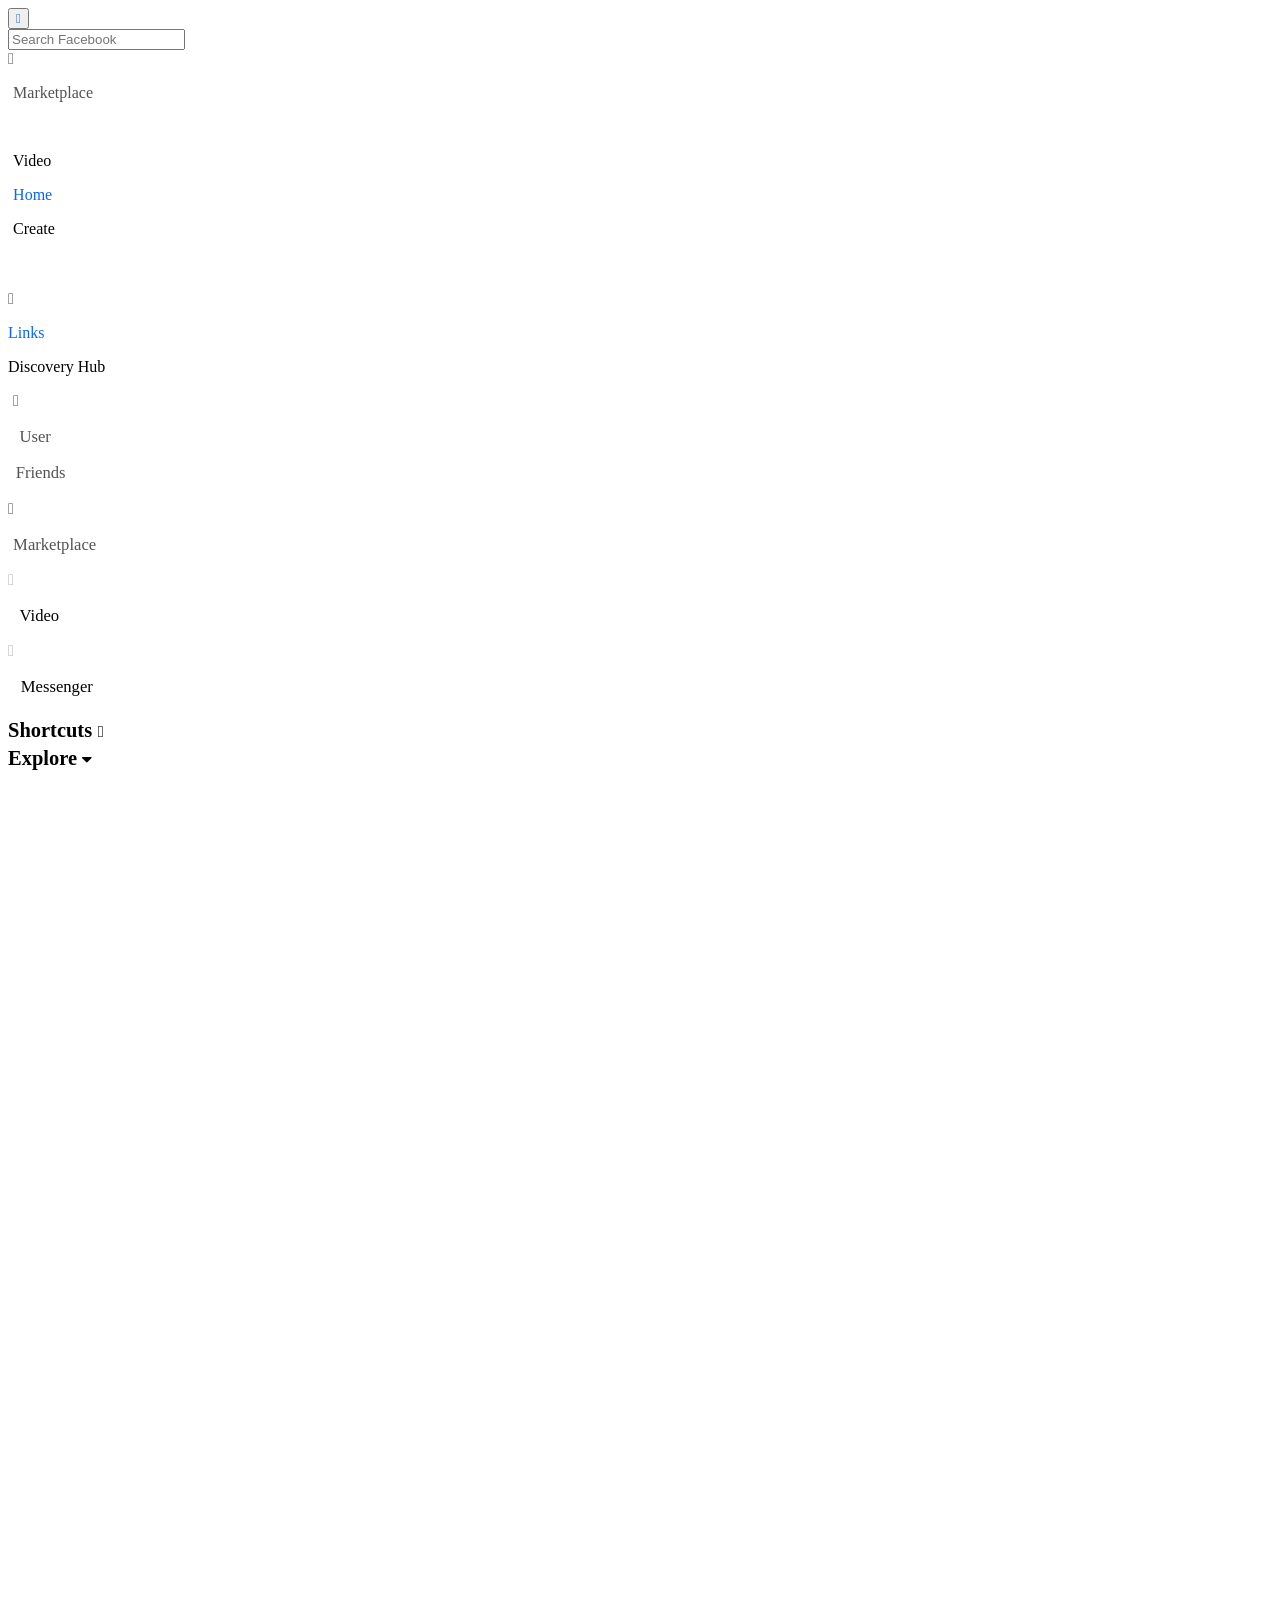
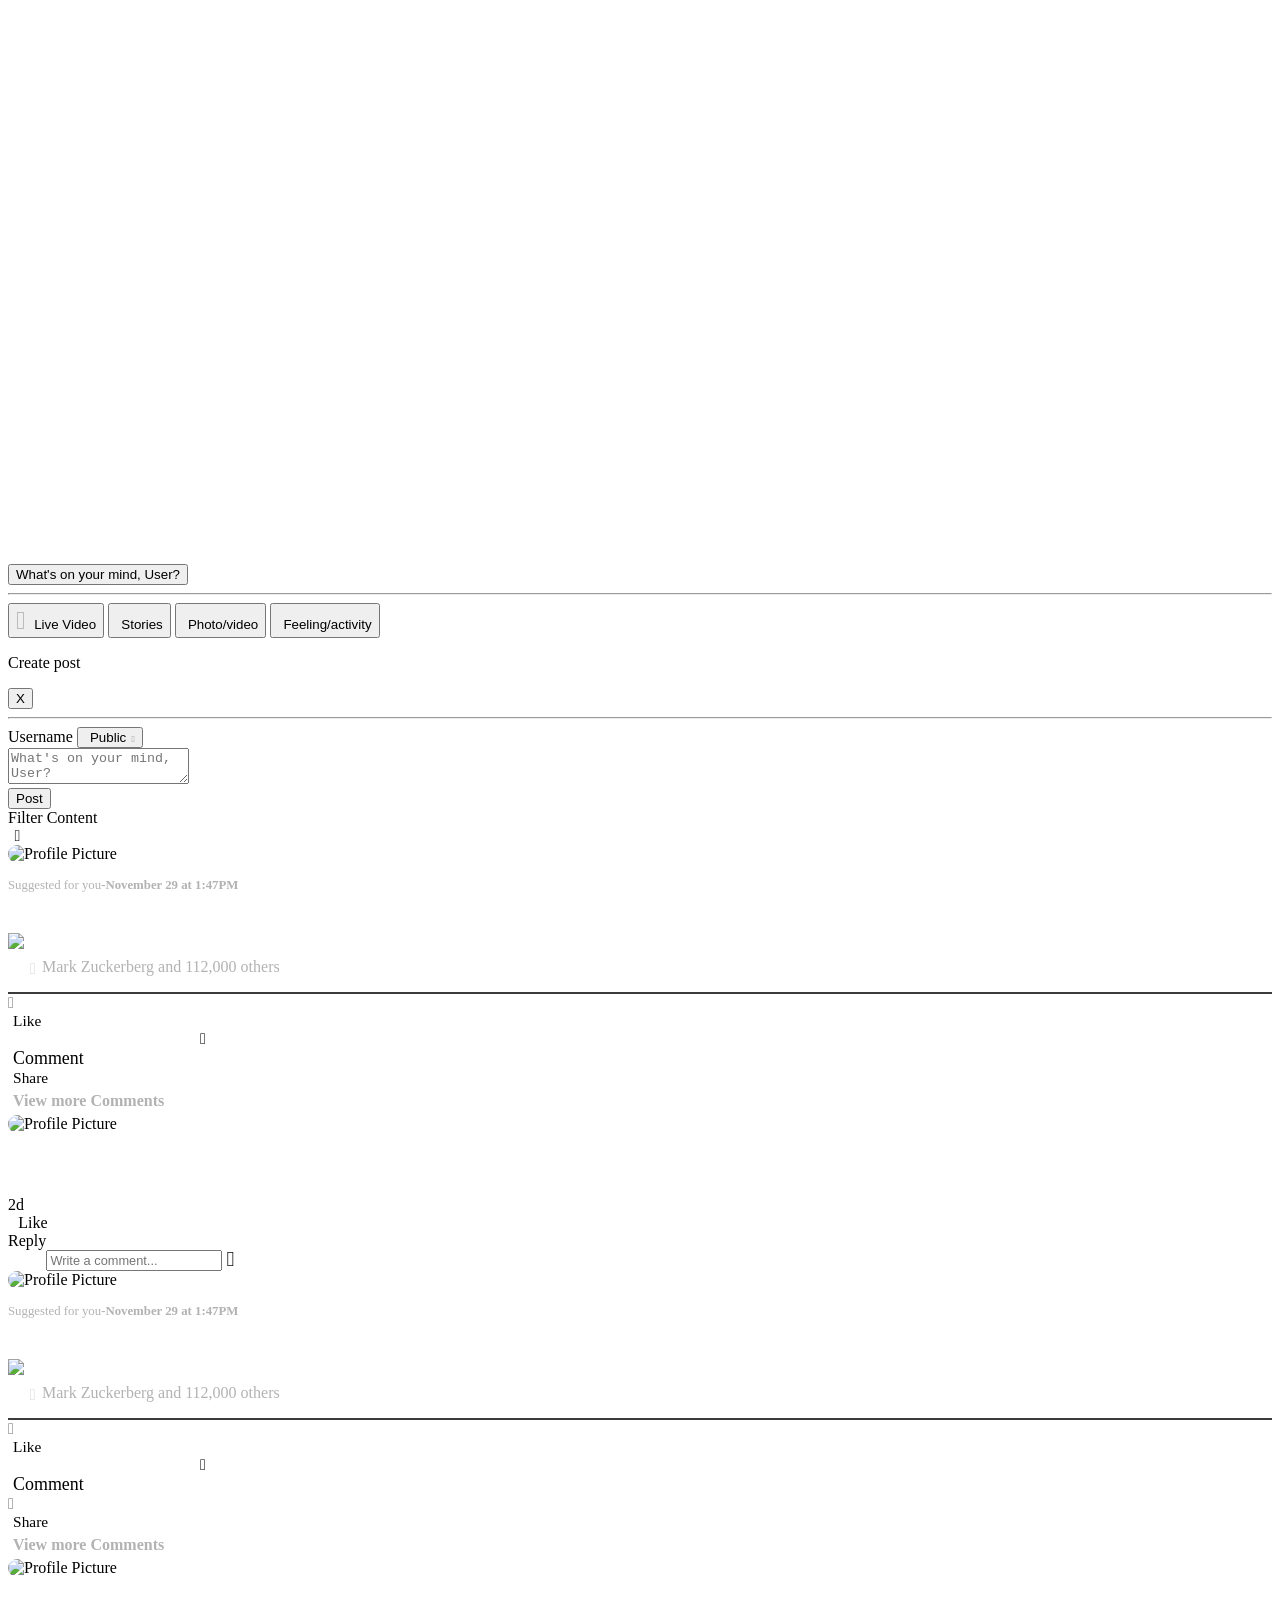
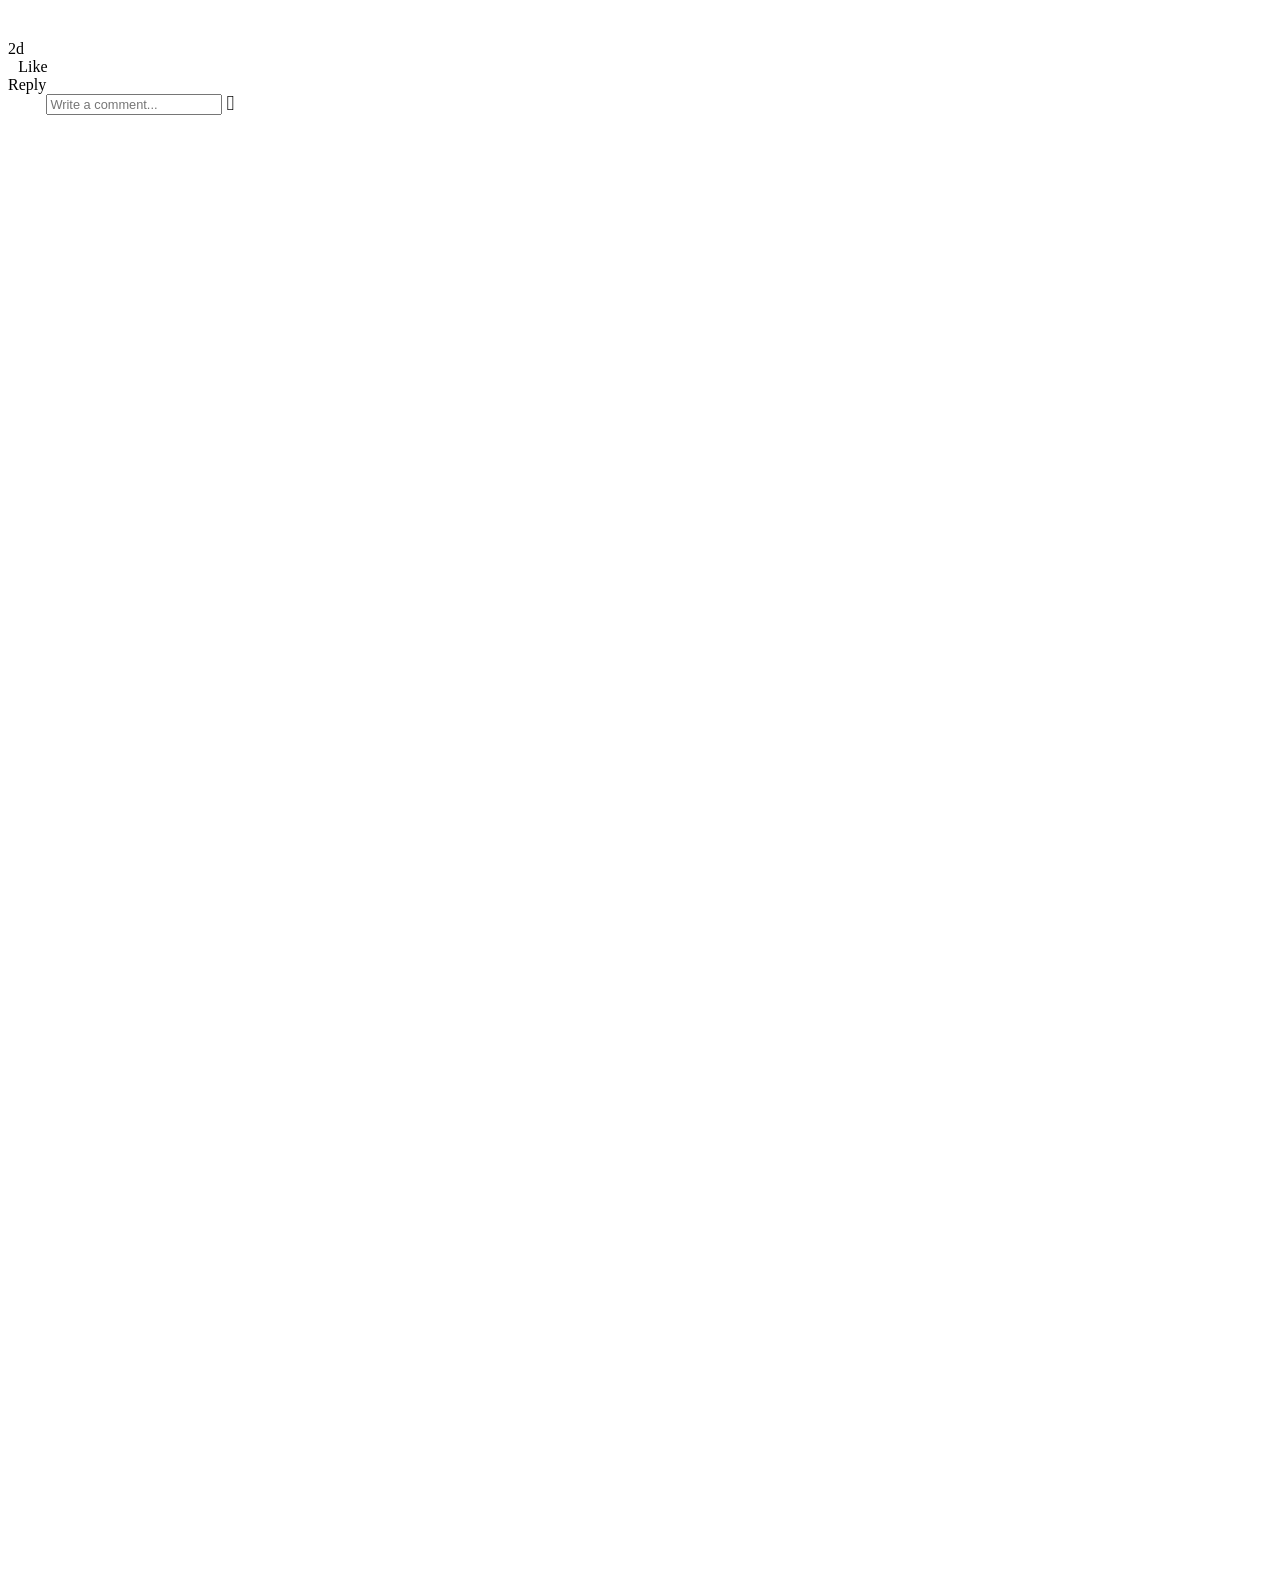
==== index.html @ 85b13d91 "bug fixes" ====
<!DOCTYPE html>
<html>

<head>
    <title>Facebook</title>
    <meta name="viewport" content="width=device-width, initial-scale=1">
    <link rel="stylesheet" type="text/css" href="styles.css">
    <link rel="stylesheet" href="https://use.fontawesome.com/releases/v5.15.4/css/all.css">
    <script src="https://kit.fontawesome.com/e9348bb64a.js" crossorigin="anonymous"></script>
    <link rel="stylesheet" href="https://code.jquery.com/ui/1.12.1/themes/base/jquery-ui.css">
</head>

<body>

    <!--Header v---------------------------------------------------------------------------------------------------->

    <div class="header">
        <div class="left-side">
            <div>
                <button id="facebookLogoButton" onclick="homeClick()">
                    <i class="fa-brands fa-facebook" style="color: #0866ff;"></i>
                </button>
            </div>
            <form class="search-container">
                <input type="text" placeholder="Search Facebook" class="Searchbar">
            </form>
        </div>

        <div class="center-side">
            <div class="center-buttons2">
                <i class="fa-solid fa-store fa-xl" style="color: #525355;"></i>
                <p style="margin-left: 0.4vw; color: #525355;">Marketplace</p>
            </div>

            <div class="vertical-line"></div>

            <div class="center-buttons button-class" onclick="videoClick()">
                <i class="fa-solid fa-video fa-xl" style="color: #ffffff;"></i>
                <p style="margin-left: 0.4vw;">Video</p>
            </div>

            <div class="vertical-line"></div>

            <div class="center-buttons button-class underline" onclick="homeClick()">
                <i class="fa-solid fa-house fa-xl" style="color: #0866FF;"></i>
                <p style="color: #0866FF; margin-left: 0.4vw;">Home</p>
            </div>

            <div class="vertical-line"></div>

            <div class="center-buttons button-class" onclick="showFloatingPanel()">
                <i class="fa-solid fa-circle-plus fa-xl" style="color: #ffffff;"></i>
                <p style="margin-left: 0.4vw;">Create</p>
            </div>
        </div>

        <div class="right-side"> 
            <div class="icon-background button-class" onclick="messengerClick()">
                <i class="fa-brands fa-facebook-messenger fa-2xl" style="color: #ffffff;"></i>
            </div>

            <div class="icon-background button-class" onclick="notificationClick()">
                <i class="fa-solid fa-bell fa-2xl" style="color: #ffffff;"></i>
            </div>

            <div class="icon-background-unclickable">
                <i class="fa-solid fa-user fa-2xl" style="color: #525355;"></i>
            </div>

            <div class="icon-background-unclickable">
                <i class="fa-solid fa-gear fa-2xl " style="color: #525355;"></i>
            </div>
        </div>
    </div>

    <!--Left Side Panel v ----------------------------------------------------------------------------------------------------->

    <div id="side1" class="leftSideBar" style="visibility: visible;">
        <div class="tab-switch fixed-child">
            <div class="tab-buttons button-class underline" onclick="linksClick()">
                <p style="color:#0866FF;">Links</p>
            </div>
            <div class="tab-buttons button-class" onclick="discoveryHubClick()">
                <p>Discovery Hub</p>
            </div>
        </div>

        <div class="link-buttons-unclickable">
            <i class="fa-solid fa-user" style="color: #525355; padding-left: 0.4vw;"></i>
            <p style="font-size: 1.3vw; margin-left: 0.9vw; color: #525355;">User</p>
        </div>

        <div class="link-buttons-unclickable">
            <i class="fa-solid fa-user-group" style="color: #525355"></i>
            <p style="font-size: 1.3vw; margin-left: 0.6vw; color: #525355;">Friends</p>
        </div>

        <div class="link-buttons-unclickable">
            <i class="fa-solid fa-store" style="color: #525355;"></i>
            <p style="font-size: 1.3vw; margin-left: 0.4vw; color: #525355">Marketplace</p>
        </div>

        <div class="link-buttons button-class" onclick="videoClick()">
            <i class="fa-solid fa-video" style="color: #b2b2b2;"></i>
            <p style="font-size: 1.3vw; margin-left: 0.9vw">Video</p>
        </div>

        <div class="link-buttons button-class" onclick="messengerClick()">
            <i class="fa-brands fa-facebook-messenger" style="color: #b2b2b2;"></i>
            <p style="font-size: 1.3vw; margin-left: 1vw;">Messenger</p>
        </div>

        <div style="display: flex; justify-content: left; align-items:center;">
            <p style="margin:0; margin-top: 0.4vw; font-size: 1.6vw; font-weight:bolder;">Shortcuts</p>
            <i id="shortcutArrow" class="fa-solid fa-caret-up fa-rotate-180 button-class rotate-class"
                style="margin-left: 0.4vw; margin-top: 0.5vw; font-size: 1.3vw;" onclick="shortcutsClick()"></i>
        </div>

        <div id="shortcutClickDiv" style="display: flex;justify-content: left;">
        </div>

        <div style="display: flex; justify-content: left; align-items:center ;">
            <p style="margin: 0; margin-top: 0.4vw; font-size: 1.6vw; font-weight: bolder;">Explore</p>
            <i id="exploreArrow" class="fas fa-caret-up fa-rotate-180 button-class rotate-class"
                style="margin-left: 0.4vw; margin-top: 0.5vw; font-size: 1.3vw;" onclick="exploreClick()"></i>
        </div>

        <div id="exploreClickDiv" style="visibility: hidden;">
            <div class="link-buttons-unclickable">
                <i class="fa-solid fa-clock-rotate-left" style="color: #434445;"></i>
                <p style="color: #8e8e8e; font-size: 1.2vw; margin-left: 0.4vw">Memories</p>
            </div>

            <div class="link-buttons-unclickable">
                <i class="fa-solid fa-bookmark" style="color: #434445;"></i>
                <p style="color: #8e8e8e; font-size: 1.2vw; margin-left: 0.6vw;">Saved</p>
            </div>

            <div class="link-buttons-unclickable">
                <i class="fa-solid fa-flag" style="color: #434445;"></i>
                <p style="color: #8e8e8e; font-size: 1.2vw; margin-left: 0.5vw;">Pages</p>
            </div>

            <div class="link-buttons-unclickable">
                <i class="fa-solid fa-calendar-check" style="color: #434445;"></i>
                <p style="color: #8e8e8e; font-size: 1.2vw; margin-left: 0.5vw;">Events</p>
            </div>

            <div class="link-buttons-unclickable">
                <i class="fa-solid fa-chart-line" style="color: #434445;"></i>
                <p style="color: #8e8e8e; font-size: 1.2vw; margin-left:0.4vw;">Ads Manager</p>
            </div>

            <div class="link-buttons-unclickable">
                <i class="fa-solid fa-earth-americas" style="color: #434445;"></i>
                <p style="color: #8e8e8e; font-size: 1.2vw; margin-left:0.4vw;">Climate Science</p>
            </div>

            <div class="link-buttons-unclickable">
                <i class="fa-solid fa-shield-heart" style="color: #434445;"></i>
                <p style="color: #8e8e8e; font-size: 1.2vw; margin-left:0.4vw;">Fundraisers</p>
            </div>

            <div class="link-buttons-unclickable">
                <i class="fa-brands fa-meta" style="color: #434445;"></i>
                <p style="color: #8e8e8e; font-size: 1.2vw; margin-left:0.4vw;">Meta Quest</p>
            </div>

            <div class="link-buttons-unclickable">
                <i class="fa-solid fa-gamepad" style="color: #434445;"></i>
                <p style="color: #8e8e8e; font-size: 1.2vw; margin-left:0.4vw;">Gaming</p>
            </div>

            <div class="link-buttons-unclickable">
            </div>
        </div>
    </div>

    <div id="side2" class="leftSideBar2" style="visibility: hidden;">

        <div id="nonSortable" class="tab-switch fixed-child">
            <div class="tab-buttons button-class" onclick="linksClick()">
                <p>Links</p>
            </div>
            <div class="tab-buttons button-class underline" onclick="discoveryHubClick()">
                <p style="color:#0866FF;">Discovery Hub</p>
            </div>
        </div>
        
        <div id="nonSortable" class="discoveryPanels button-class link-buttons" onclick="editPanelsClick()">
            <i class="fa-solid fa-pen-to-square" style=" margin-left: 0.5vw; color: #ffffff;"></i>
            <p style="color: #FFFFFF; font-size: 1.2vw;  margin-left:0.4vw;">Edit Panels</p>
        </div>

        <div id="friendsOnline" class="discoveryPanels">
            <div class="inner-content">
                <div class="discovery-title">
                    <p style="color: #FFFFFF; font-size: 1.2vw; margin-left: 0.5vw;" id="friendstitle">Friends Online
                    </p>
                    <i id="friendsArrow" class="fas fa-caret-up fa-rotate-180 button-class rotate-class"
                        style="margin-left: 5.5vw; font-size: 1.3vw" onclick="friendsArrowClick()"></i>
                </div>

                <div id="friendsContent" style="display: none;">
                    <div class="friends-online">
                        <div class="friends" style=" margin-bottom: 0.5vw;">
                            <div class="user-status-container" style="margin-right:0.4vw;">
                                <img src="Images\Ratvinder-Grewal.jpg" alt="User Image" class="user-image">
                                <div class="online-indicator"></div>
                            </div>
                            <p style="font-size: 1vw;">Dr. Ratvinder Grewal</p>
                            <i class="button-class fa-brands fa-facebook-messenger"
                                style="margin-left:0.4vw; color: #ffffff; font-size: 1vw;" onclick="messengerClick()"></i>
                        </div>

                        <div class="friends" style=>
                            <div class="user-status-container" style="margin-right:0.4vw;">
                                <img src="Images\Mark-Zuckerberg.jpg" alt="User Image" class="user-image">
                                <div class="online-indicator"></div>
                            </div>
                            <p style="font-size: 1vw;">Mark Zuckerberg</p>
                            <i class="button-class fa-brands fa-facebook-messenger"
                                style="margin-left:0.4vw; color: #ffffff; font-size: 1vw;" onclick="messengerClick()"></i>
                        </div>

                        <div class="friends" style=>
                            <div class="user-status-container" style="margin-right:0.4vw;">
                                <img src="Images\Kalpdrum-Passi.jpg" alt="User Image" class="user-image">
                                <div class="online-indicator"></div>
                            </div>
                            <p style="font-size: 1vw;">Dr. Kalpdrum Passi</p>
                            <i class="button-class fa-brands fa-facebook-messenger"
                                style="margin-left:0.4vw; color: #ffffff; font-size: 1vw;" onclick="messengerClick()"></i>
                        </div>

                        <p style="font-size: 0.75vw; color: #8e8e8e; user-select: none;">Show more</p>
                    </div>
                </div>
            </div>
        </div>

        <div id="events" class="discoveryPanels">
            <div class="inner-content">
                <div class="discovery-title">
                    <p style="color: #FFFFFF; font-size: 1.2vw; margin-left: 0.5vw;" id="eventtitle">Events</p>
                    <i id="eventsArrow" class="fas fa-caret-up fa-rotate-180 button-class rotate-class"
                        style="margin-left: 9.75vw; font-size: 1.3vw" onclick="eventsArrowClick()"></i>
                </div>

                <div id="event-container" style="display: none;">

                    <div class="event" style=" margin-bottom: 0.5vw;">
                        <p style="font-size: 0.75vw; color: #b2b2b2;">3d, 12:00PM - "Family Lunch"</p>
                    </div>

                    <div class="event" style=" margin-bottom: 0.5vw;">
                        <p style="font-size: 0.75vw; color: #b2b2b2;">2w, 4:00PM - "Job Interview"</p>
                    </div>

                    <div class="event" style=" margin-bottom: 0.5vw;">
                        <p style="font-size: 0.75vw; color: #b2b2b2;">4m, 8:00PM - "Cousin baby shower"</p>
                    </div>

                    <div class="event" style=" margin-bottom: 0.5vw;">
                        <p style="font-size: 0.75vw; color: #b2b2b2;">1y, 12:00AM - "New year celebration pa..."</p>
                    </div>

                    <p style="font-size: 0.75vw; color: #8e8e8e; user-select: none;">Show more</p>

                </div>
            </div>
        </div>

        <div id="pages" class="discoveryPanels">
            <div class="inner-content">
                <div class="discovery-title">
                    <p style="color: #FFFFFF; font-size: 1.2vw; margin-left: 0.5vw;" id="pagestitle">Pages</p>
                    <i id="pageArrow" class="fas fa-caret-up fa-rotate-180 button-class rotate-class"
                        style="margin-left: 10.1vw; font-size: 1.3vw" onclick="pageArrowClick()"></i>
                </div>

                <div id="page-container" style="display: none;">
                    <div class="friends">
                        <img src="Images\laurentian-university.jpg" alt="User Image" class="user-image"
                            style="margin-right:0.4vw;">
                        <div class="page-text">
                            <p>Laurentian University</p>
                            <p style="color: #b2b2b2; font-size: 0.5vw;">Members: 201k</p>
                        </div>
                    </div>

                    <div class="friends">
                        <img src="Images\Facebook Ui Haters.jpg" alt="User Image" class="user-image"
                            style="margin-right:0.4vw;">
                        <div class="page-text">
                            <p>Facebook UI Haters</p>
                            <p style="color: #b2b2b2; font-size: 0.5vw;">Members: 89m</p>
                        </div>

                        <i class="fa-solid fa-circle-check fa-sm" style="margin-left:0.4vw;"></i>
                    </div>

                    <div class="friends">
                        <img src="Images\Slay-Queen.jpg" alt="User Image" class="user-image"
                            style="margin-right:0.4vw;">
                        <div class="page-text">
                            <p>Slay Queen's Fan Page</p>
                            <p style="color: #b2b2b2; font-size: 0.5vw;">Members: 49k</p>
                        </div>
                    </div>
                    <p style="font-size: 0.75vw; color: #8e8e8e; user-select: none;">Show more</p>
                </div>
            </div>
        </div>

        <div id="birthdays" class="discoveryPanels">
            <div class="inner-content">
                <div class="discovery-title">
                    <p style="color: #FFFFFF; font-size: 1.2vw; margin-left: 0.5vw;" id="bdaytitle">Birthdays</p>
                    <i id="birthdayArrow" class="fas fa-caret-up fa-rotate-180 button-class rotate-class"
                        style="margin-left: 8.4vw; font-size: 1.3vw" onclick="birthdayArrowClick()"></i>
                </div>

                <div id="bday-container" class="inner-content" style="display: none;">

                    <p style="margin-bottom: 0.4vw !important; margin-top: 0 !important;">Tomorrow</p>

                    <div class="friends" style="margin-bottom: 0.4vw !important;">
                        <img src="Images\mandel-howie-medium.webp" alt="User Image" class="user-image"
                            style="margin-top: 0 !important; margin-right:0.4vw;">
                        <p>Howie Mandel</p>
                        <p style="color: #b2b2b2; font-size: 0.75vw; margin-left: 0.4vw;">68</p>
                    </div>

                    <div class="friends" style=>
                        <img src="Images\boseman-chadwick-image.jpg" alt="User Image" class="user-image"
                            style="margin-right:0.4vw;">
                        <p>Chadwick Boseman</p>
                        <p style="color: #b2b2b2; font-size: 0.75vw; margin-left: 0.4vw;">47</p>
                    </div>


                    <p style="margin-bottom: 0.4vw !important; margin-top: 0 !important;">Dec 2nd</p>

                    <div class="friends" style="margin-bottom: 0.4vw !important;">
                        <img src="Images\puth-charlie-medium.webp" alt="User Image" class="user-image"
                            style="margin-right:0.4vw;">
                        <p>Charlie Puth</p>
                        <p style="color: #b2b2b2; font-size: 0.75vw; margin-left: 0.4vw;">32</p>
                    </div>

                    <div class="friends">
                        <img src="Images\spears-britney-medium.jpg" alt="User Image" class="user-image"
                            style="margin-right:0.4vw;">
                        <p>Britney Spears</p>
                        <p style="color: #b2b2b2; font-size: 0.75vw; margin-left: 0.4vw;">42</p>
                    </div>


                    <p style="font-size: 0.75vw; color: #8e8e8e; user-select: none;">Show more</p>

                </div>

            </div>
        </div>

        <div id="groupConversations" class="discoveryPanels">
            <div class="inner-content">
                <div class="discovery-title">
                    <p style="color: #FFFFFF; white-space: nowrap; font-size: 1.2vw; margin-left:0.4vw;" id = "groupTitle">Group
                        Conversations</p>
                    <i id="groupArrow" class="fas fa-caret-up fa-rotate-180 button-class rotate-class"
                        style="margin-left: 2.3vw; font-size: 1.3vw;" onclick="groupArrowClick()"></i>
                </div>
                <div  id = "group-container" style="display: none;">
                    <div class="friends-online">
                        <div class="friends" style=" margin-bottom: 0.5vw;">
                                <img src="Images\group c.png" alt="User Image" class="user-image" style="margin-right: 0.4vw !important;">
                                <div class="page-text">
                                    <p>Group C</p>
                                    <p style="color: #b2b2b2; font-size: 0.5vw; font-weight: bold;">Dylan: Ok sounds good.</p>
                                </div>
                            <i class="button-class fa-brands fa-facebook-messenger"
                                style="margin-left:0.4vw; color: #ffffff;" onclick="messengerClick()"></i>
                        </div>

                        <div class="friends" style=>
                                <img src="Images\pizza.jpg" alt="User Image" class="user-image" style="margin-right: 0.4vw !important;">
                                <div class="page-text">
                                    <p>The BOYS</p>
                                    <p style="color: #b2b2b2; font-size: 0.5vw; font-weight: bold;">Aidan: Ok at 5 then. - 10m</p>
                                </div>
                            <i class="button-class fa-brands fa-facebook-messenger"
                                style="margin-left:0.4vw; color: #ffffff;" onclick="messengerClick()"></i>
                        </div>

                        <div class="friends" style=>
                                <img src="Images\THEGIRLS.jpg" alt="User Image" class="user-image" style="margin-right: 0.4vw !important;">
                                <div class="page-text">
                                    <p>The Girls</p>
                                    <p style="color: #b2b2b2; font-size: 0.5vw; font-weight: bold;">Lily: yes lmfao - 1d</p>
                                </div>
                            <i class="button-class fa-brands fa-facebook-messenger"
                                style="margin-left:0.4vw; color: #ffffff;" onclick="messengerClick()"></i>
                        </div>

                        <p style="font-size: 0.75vw; color: #8e8e8e; user-select: none;">Show more</p>
                    </div>
                </div>
            </div>
        </div>
    </div>

    <div id="overlay" class="overlay" style="visibility: hidden;">
        <div id="sortable" class="overlay-content">
            <div id="nonSortable" class="panel-top">
                <div class="x-background button-class" style="margin-left:0.4vw; margin-right: 2.14vw;"
                    onclick="xPanelClick()">
                    <i class="fa-solid fa-xmark fa-xl" style="color: #ffffff;"></i>
                </div>
                <p style="margin: 0; font-weight: 500; color:white; font-size: 1.2vw;">Panel Editor</p>
            </div>

            <div id="friendsOnline" class="drag-panels">
                <label>
                    <input type="checkbox" checked>
                    <p style="margin-left:0.4vw; user-select: none;">Friends Online</p>
                </label>
                <i class="fa-solid fa-grip-vertical button-class"
                    style="font-size: 1.2vw; color: white; margin-left: 6vw;"></i>
            </div>

            <div id="events" class="drag-panels">
                <label>
                    <input type="checkbox" checked>
                    <p style="margin-left:0.4vw; user-select: none;">Events</p>
                </label>
                <i class="fa-solid fa-grip-vertical button-class"
                    style="font-size: 1.2vw; color: white; margin-left: 9.6vw;"></i>
            </div>

            <div id="pages" class="drag-panels">
                <label>
                    <input type="checkbox" checked>
                    <p style="margin-left:0.4vw; user-select: none;">Pages</p>
                </label>
                <i class="fa-solid fa-grip-vertical button-class"
                    style="font-size: 1.2vw; color: white; margin-left: 9.9vw;"></i>
            </div>

            <div id="birthdays" class="drag-panels">
                <label>
                    <input type="checkbox" checked>
                    <p style="margin-left:0.4vw; user-select: none;">Birthdays</p>
                </label>
                <i class="fa-solid fa-grip-vertical button-class"
                    style="font-size: 1.2vw; color: white; margin-left: 8.3vw;"></i>
            </div>

            <div id="groupConversations" class="drag-panels">
                <label>
                    <input type="checkbox" checked>
                    <p style="margin-left:0.4vw; user-select: none;">Group Conversations</p>
                </label>
                <i class="fa-solid fa-grip-vertical button-class"
                    style="font-size: 1.2vw; color: white; margin-left: 3.1vw;"></i>
            </div>
        </div>
    </div>

    <!----Main feed --->

    <div class="content-area" id="mainContent">

        <!----------------------------------------CREATE POST STUFF (NEEDS TO BE FIXED)---------------------------------------->
            <div class="create-post">
                <i id="profile-picture" class=" button-class fa-solid fa-circle-user"></i>
                <div class="create-post-content">
                    <button id="postContent" class="text-area-button" onclick="showFloatingPanel()"
                        placeholder="What's on your mind, User?" aria-label="Write a post">What's on your mind,
                        User?</button>
                </div>
                <hr class="create-post-hr">

                <div class="buttons-container">
                    <button onclick="showFloatingPanel()">
                        <i class="fa-solid fa-video" style="color: #b2b3b4; font-size: 2vw;"></i>
                        <span style="margin-left: 0.4vw; margin-top: -1.6vw">Live Video</span>
                    </button>

                    <button onclick="showFloatingPanel()">
                        <i class="fa-solid fa-circle-play" style="color: #b2b3b4; font-size: 2vw;"></i>
                        <span style="margin-left: 0.4vw;">Stories</span>
                    </button>

                    <input type="file" id="fileInput" accept="image/*, video/*" style="display: none;">
                    <button onclick="showFloatingPanel()">
                        <i class="fa-solid fa-photo-film" style="color: #b2b3b4; font-size: 2vw;"></i>
                        <span style="margin-left: 0.4vw;">Photo/video</span>
                    </button>

                    <button onclick="showFloatingPanel()">
                        <i class="fa-regular fa-face-smile" style="color: #b2b3b4; font-size: 2vw;"></i>
                        <span style="margin-left: 0.4vw;">Feeling/activity</span>
                    </button>
                </div>
            </div>

            <!-- Floating Create Post Panel -->
            <div class="floating-panel" id="floatingPanel">
                <div class="create-post-panel">
                    <div class="panel-header">
                        <p class="create-post-header">Create post</p>
                        <button onclick="hideFloatingPanel()" class="close-button button-class">X</button>
                    </div>
                    <hr class="line-divider">
                    <div class="content">
                        <div class="main-page">
                            <i id="profile-picture" class="button-class fa-solid fa-circle-user"></i>
                            <div class="user-info">
                                <span class="username">Username</span>
                                <button class="dropdown-btn">
                                    <i class="fa-solid fa-earth-americas"
                                        style="color: #8e8e8e; font-size: 0.5vw; padding-right:0.4vw;"></i>Public<i
                                        class="fa-solid fa-play fa-rotate-90 fa-2xs"
                                        style="margin-left:0.4vw; font-size: xx-small; color: #8e8e8e;"></i>
                                </button>
                            </div>
                            <textarea id="user-text" class="post-text"
                                placeholder="What's on your mind, User?"></textarea>
                            <div class="actions">
                                <button onclick="hideFloatingPanel()" class="button-class post-btn">Post</button>
                            </div>
                        </div>
                    </div>
                </div>
            </div>
            <div class="dim-overlay"></div>

<!----------------------------------------CREATE POST STUFF (NEEDS TO BE FIXED)---------------------------------------->

            <div class = "filter-content" onclick="filterContent()">
                <p style="margin: 0; padding: 0;">Filter Content</p>
                <i class="fa-solid fa-filter" style="margin-left: 0.5vw; margin-top: 0.2vw;"></i>
            </div>

            <div class = "feedpost" id = "reference">
                <div class = "post-information">
                    <img src="Images\group c.png" alt="Profile Picture" style="width: 2.6vw; height: 2.6vw; border-radius: 5vw;">
                    <div class = "feedpost-name" style="font-size: 1vw;">
                        <p style="margin: 0;color: #FFFFFF; font-weight: bold;">Group C</p>
                        <div style="display: flex; flex-direction: row;">
                            <p style="margin: 0;color: #B2B2B2 ; ">Suggested for you</p>   
                            <p style="color: #B2B2B2; margin: 0; font-weight: bold;">-November 29 at 1:47PM</p>
                        </div>
                    </div>
                </div>
                <p style="padding-left:0.4vw; margin-top: 1%; color: #FFFFFF; font-weight:400 !important; font-size:1vw;"> 
                    Nah, cause tell me why we had to code an entire social media interface in a week ;-; #relatable 
                </p>
                <div class = "post-image button-class">
                    <img src="Images\test.png" onclick="fullscreenPost()">
                </div>
                <div style="display: flex; flex-direction: row; border-bottom: 2px solid #3A3B3C;">
                    <div style="margin: 0.5vw; display: flex; flex-direction: column; padding-bottom: 0.4vw;">
                        <i class="fa-solid fa-thumbs-up fa-xl" style="color: #d7d7d7; margin-left: 1.2vw; margin-bottom: 0.2vw;"></i>
                        <i class="fa-solid fa-face-grin-squint-tears fa-xl" style="color: #ded250;"></i>
                    </div>
                    <p style="margin: 0; margin-top: 0.4vw; color: #B2B2B2;">Mark Zuckerberg and 112,000 others</p>
                </div>
                <div class = "like-comment-share-feed">
                    <i class="fa-regular fa-thumbs-up" style="color: #727274;"></i>
                    <p style="margin: 0; margin-left:0.4vw; font-size: 1.2vw;">Like</p>

                    <i class="fa-regular fa-comment" style="margin-left: 15vw;"></i>
                    <p style="margin: 0; margin-left:0.4vw; font-size: 1.4vw; margin-right: 15vw;">Comment</p>

                    <i class="fa-regular fa-share-from-square" style="color: #727274;"></i>
                    <p style="margin: 0; margin-left:0.4vw; font-size: 1.2vw;">Share</p>
                </div>

                <div class = "comments">
                    <p style="margin:0.4vw; font-weight: bold !important; color: #B2B2B2; user-select: none;">View more Comments</p>
                    <div>
                        <div class = "comment"> 
                            <img src="Images\Buddha.jpg" alt="Profile Picture" style="width: 2.6vw; height: 2.6vw; border-radius: 5vw;">
                            <div class = "comment-block">
                                <p style="margin: 0; margin-top: 0.3vw; margin-left: 0.6vw; color: #FFFFFF; font-weight: 500;" >The Buddha Himself</p>
                                <p style="margin: 0; margin-top: 0.3vw; margin-left: 0.6vw; color: #FFFFFF; margin-top: 0.4vw;">I totally get it! Coding a social media interface 
                                    in a week is no joke. The struggle is real! It's incredible how we manage to bring together design, functionality, and user 
                                    experience in such a short timeframe. Hope you manage to pass despite putting in over 200 hours in the project!</p>
                            </div>
                        </div>
                        <div class = "comment-information">
                            <p style="margin: 0; font-weight: 300;">2d</p>
                            <p style="margin: 0; margin-right: 0.8vw; margin-left: 0.8vw; font-weight: 500;">Like</p>
                            <p style="margin: 0; font-weight: 500;">Reply</p>
                        </div>
                    </div>

                    <div id = "locater" class = "user-comment">
                        <i id = "seperate-profile-picture" class="button-class fa-solid fa-circle-user"></i>
                        <div class = "user-comment-block"> 
                            <input id = "comment" type="text" placeholder="Write a comment..." class="user-comment-input"
                            style="margin-left: 3vw; font-size: 1vw !important;">
                            <i id = "send-arrow" class="fa-solid fa-play fa-lg button-class" onclick="sendComment(event)"></i>
                        </div>
                    </div>

                </div>
            </div>

            <div class = "feedpost" id = "reference">
                <div class = "post-information">
                    <img src="Images\group c.png" alt="Profile Picture" style="width: 2.6vw; height: 2.6vw; border-radius: 5vw;">
                    <div class = "feedpost-name" style="font-size: 1vw;">
                        <p style="margin: 0;color: #FFFFFF; font-weight: bold;">Group C</p>
                        <div style="display: flex; flex-direction: row;">
                            <p style="margin: 0;color: #B2B2B2 ; ">Suggested for you</p>   
                            <p style="color: #B2B2B2; margin: 0; font-weight: bold;">-November 29 at 1:47PM</p>
                        </div>
                    </div>
                </div>
                <p style="padding-left:0.4vw; margin-top: 1%; color: #FFFFFF; font-weight:400 !important; font-size:1vw;"> 
                    Nah, cause tell me why we had to code an entire social media interface in a week ;-; #relatable 
                </p>
                <div class = "post-image button-class">
                    <img src="Images\test.png" onclick="fullscreenPost()">
                </div>
                <div style="display: flex; flex-direction: row; border-bottom: 2px solid #3A3B3C;">
                    <div style="margin: 0.5vw; display: flex; flex-direction: column; padding-bottom: 0.4vw;">
                        <i class="fa-solid fa-thumbs-up fa-xl" style="color: #d7d7d7; margin-left: 1.2vw; margin-bottom: 0.2vw;"></i>
                        <i class="fa-solid fa-face-grin-squint-tears fa-xl" style="color: #ded250;"></i>
                    </div>
                    <p style="margin: 0; margin-top: 0.4vw; color: #B2B2B2;">Mark Zuckerberg and 112,000 others</p>
                </div>
                <div class = "like-comment-share-feed">
                    <i class="fa-regular fa-thumbs-up fa-xl" style="color: #727274;"></i>
                    <p style="margin: 0; margin-left:0.4vw; font-size: 1.2vw;">Like</p>

                    <i class="fa-regular fa-comment fa-2xl" style="margin-left: 15vw;"></i>
                    <p style="margin: 0; margin-left:0.4vw; font-size: 1.4vw; margin-right: 15vw;">Comment</p>

                    <i class="fa-regular fa-thumbs-up fa-xl" style="color: #727274;"></i>
                    <p style="margin: 0; margin-left:0.4vw; font-size: 1.2vw;">Share</p>
                </div>

                <div class = "comments">
                    <p style="margin:0.4vw; font-weight: bold !important; color: #B2B2B2; user-select: none;">View more Comments</p>
                    <div>
                        <div class = "comment"> 
                            <img src="Images\Buddha.jpg" alt="Profile Picture" style="width: 2.6vw; height: 2.6vw; border-radius: 5vw;">
                            <div class = "comment-block">
                                <p style="margin: 0; margin-top: 0.3vw; margin-left: 0.6vw; color: #FFFFFF; font-weight: 500;" >The Buddha Himself</p>
                                <p style="margin: 0; margin-top: 0.3vw; margin-left: 0.6vw; color: #FFFFFF; margin-top: 0.4vw;">I totally get it! Coding a social media interface 
                                    in a week is no joke. The struggle is real! It's incredible how we manage to bring together design, functionality, and user 
                                    experience in such a short timeframe. Hope you manage to pass despite putting in over 200 hours in the project!</p>
                            </div>
                        </div>
                        <div class = "comment-information">
                            <p style="margin: 0; font-weight: 300;">2d</p>
                            <p style="margin: 0; margin-right: 0.8vw; margin-left: 0.8vw; font-weight: 500;">Like</p>
                            <p style="margin: 0; font-weight: 500;">Reply</p>
                        </div>
                    </div>

                    <div id = "locater" class = "user-comment">
                        <i id="seperate-profile-picture" class=" button-class fa-solid fa-circle-user"></i>
                        <div class = "user-comment-block"> 
                            <input id = "comment" type="text" placeholder="Write a comment..." class="user-comment-input"
                            style="margin-left: 3vw; font-size: 1vw !important;">
                            <i id = "send-arrow" class="fa-solid fa-play fa-lg button-class" onclick="sendComment(event)"></i>
                        </div>
                    </div>
                </div>
            </div>

            <!--OVERLAY STUFF------------------------------------------------------------------------------------------->

            <div id="overlayNotif" class="overlay" style="visibility: hidden;">
                <div class = "notifPanel">
                    <div class = "messenger-title">
                        <div style="display: flex; flex-direction: row; align-items:start ; justify-content: left;">
                            <div class="x-background button-class" style="left: 0; margin-left: 0.5vw; margin-top: 0.5vw; margin-right: 1vw; " onclick="xPanelClickNotif()">
                                <i class="fa-solid fa-xmark fa-xl" style="color: #ffffff;"></i>
                            </div>
                            <p style=" margin: 0; font-weight: bold !important; font-size: 1.5vw; color: white; margin-top: 0.4vw;">Notifications</p>
                        </div>
                    </div>

                    <div style="display: flex; flex-direction: row; margin-top: -0.5vw;">
                        <div class = "underbuttons" style="margin-left: 1vw; display: flex; align-items: center; justify-content: center;">
                            <p style="margin: 0; color: #5489c2; font-weight: bold;">All</p>
                        </div>
    
                        <div class = "underbuttons2" style="margin-left: 0.3vw; display: flex; align-items: center; justify-content: center;">
                            <p style="margin: 0; color: white; font-weight: bold;">Unread</p>
                        </div>
                    </div>

                    <div style="display: flex; flex-direction: row;">
                        <p style="margin: 0; margin-left: 1vw; font-size: 1vw; margin-top: 0.5vw; margin-bottom: 0.5vw; color: white; font-weight: bold;">New</p>
                        <p style="margin: 0; margin-left: 12.5vw; font-size: 0.8vw; margin-top: 0.5vw; margin-bottom: 0.5vw; color: #727274; user-select: none;">See More</p>
                    </div>

                    <div class="friends" style="color:white; margin-left: 1vw !important;">
                        <img src="Images\Tommy.webp" alt="User Image" class="user-image" style="margin-right: 0.4vw !important;height: 2.3vw; width: 2.3vw;">
                        <div class="page-text">
                            <div style="display: flex; flex-direction: row;">
                                <p style="font-size: 0.9vw; margin: 0; margin-bottom: 1vw; font-weight: bold;">Tommy Accepted your friend request</p>
                            </div>
                        </div>
                    </div>

                    <div class="friends" style="color:white; margin-left: 1vw !important;">
                        <img src="Images\Chuckie.webp" alt="User Image" class="user-image" style="margin-right: 0.4vw !important;height: 2.3vw; width: 2.3vw;">
                        <div class="page-text">
                            <div style="display: flex; flex-direction: row;">
                                <p style="font-size: 0.9vw; margin: 0; margin-bottom: 1vw; font-weight: bold;">Chuckie sent you a friend request</p>
                            </div>
                        </div>
                    </div>

                    <div class="friends" style="color:white; margin-left: 1vw !important;">
                        <img src="Images\Phil.jpg" alt="User Image" class="user-image" style="margin-right: 0.4vw !important;height: 2.3vw; width: 2.3vw;">
                        <div class="page-text">
                            <div style="display: flex; flex-direction: row;">
                                <p style="font-size: 0.9vw; margin: 0; margin-bottom: 1vw; font-weight: bold;">Phil invited you to follow Lil</p>
                            </div>
                        </div>
                    </div>

                    <div class="friends" style="color:white; margin-left: 1vw !important;">
                        <img src="Images\Angelica.webp" alt="User Image" class="user-image" style="margin-right: 0.4vw !important;height: 2.3vw; width: 2.3vw;">
                        <div class="page-text">
                            <div style="display: flex; flex-direction: row;">
                                <p style="font-size: 0.9vw; margin: 0; margin-bottom: 1vw; font-weight: bold;">Angelica commented on your page</p>
                            </div>
                        </div>
                    </div>

                    <p style="margin: 0; margin-left: 1vw; font-size: 1vw; margin-top: 0.5vw; margin-bottom: 0.5vw; color: white; font-weight: bold;">Earlier</p>
                
                    <div class="friends" style="color:white; margin-left: 1vw !important;">
                        <img src="Images\Susie.webp" alt="User Image" class="user-image" style="margin-right: 0.4vw !important;height: 2.3vw; width: 2.3vw;">
                        <div class="page-text">
                            <div style="display: flex; flex-direction: row;">
                                <p style="font-size: 0.9vw; margin: 0; margin-bottom: 1vw; font-weight: bold;">Susie liked your comment</p>
                            </div>
                        </div>
                    </div>

                    <div class="friends" style="color:white; margin-left: 1vw !important;">
                        <img src="Images\Dil.webp" alt="User Image" class="user-image" style="margin-right: 0.4vw !important;height: 2.3vw; width: 2.3vw;">
                        <div class="page-text">
                            <div style="display: flex; flex-direction: row;">
                                <p style="font-size: 0.9vw; margin: 0; margin-bottom: 1vw; font-weight: bold;">Dil shared your post</p>
                            </div>
                        </div>
                    </div>

                    <div class="friends" style="color:white; margin-left: 1vw !important;">
                        <img src="Images\Kimi.webp" alt="User Image" class="user-image" style="margin-right: 0.4vw !important;height: 2.3vw; width: 2.3vw;">
                        <div class="page-text">
                            <div style="display: flex; flex-direction: row;">
                                <p style="font-size: 0.9vw; margin: 0; margin-bottom: 1vw; font-weight: bold;">Kimi accepted your friend request</p>
                            </div>
                        </div>
                    </div>
                </div>
            </div>

            <div id="overlayContent" class="overlay" style="visibility: hidden;">
                <div class = "content-filter-panel">
                    <div class = "content-title">
                        <div class="x-background button-class" style="left: 0; margin-left: 0.5vw;"
                        onclick="xPanelClickContent()">
                        <i class="fa-solid fa-xmark fa-xl" style="color: #ffffff;"></i>
                    </div>

                    <p style="font-size: 1.7vw; font-weight: 600; margin-left: 7.5vw; color:white;"> Content Filter </p>
                    </div>
                    <div class = "categories">
                        <p>Audience</p> <i title="intended audience of the poster (uncheck all for default)" class="fa-sm button-class fa-solid fa-circle-info"style="margin-left: 0.5vw;"></i>
                        <p style="margin-left: 3.5vw;">Source</p> <i title="Where the content comes from (uncheck all for normal algorithm)"class="fa-sm button-class fa-solid fa-circle-info" style=" margin-right: 3.5vw;margin-left: 0.5vw;"></i>
                        <p>Content</p> <i title="type of content, such as photo or video content" class="fa-sm button-class fa-solid fa-circle-info" style="margin-left: 0.5vw;"></i>
                    </div>

                    <div style="display: flex; flex-direction: row; align-items: center; justify-content: center;">
                        <div class = "options">
                            <label style="font-weight: 400; color: #B2B2B2; font-size: 1vw; height: 3vw;">
                                <input type="checkbox">
                                <p style="margin-left:0.2vw; user-select: none;">Friends</p>
                            </label>
        
                            <label style="font-weight: 400; color: #B2B2B2; font-size: 1vw; height: 3vw;">
                                <input type="checkbox">
                                <p style="margin-left:0.2vw; user-select: none;">Groups</p>
                            </label>
        
                            <label style="font-weight: 400; color: #B2B2B2; font-size: 1vw; height: 3vw;">
                                <input type="checkbox">
                                <p style="margin-left:0.2vw; user-select: none;">Only Me</p>
                            </label>

                            <label style="font-weight: 400; color: #242526;; font-size: 1vw; user-select: none; height: 3vw;">
                                <input type="checkbox" style="color: #242526;; background-color: #242526;; border-color: #242526;;">
                                <p style="margin-left:0.2vw; user-select: none;">Only Me</p>
                            </label>
                        </div>

                        <div class = "options" style="margin-left: 3.8vw;">
                            <label style="font-weight: 400; color: #B2B2B2; font-size: 1vw; height: 3vw;">
                                <input type="checkbox">
                                <p style="margin-left:0.2vw; user-select: none;">Groups</p>
                            </label>
        
                            <label style="font-weight: 400; color: #B2B2B2; font-size: 1vw; height: 3vw;">
                                <input type="checkbox">
                                <p style="margin-left:0.2vw; user-select: none;">Verified</p>
                            </label>
        
                            <label style="font-weight: 400; color: #B2B2B2; font-size: 1vw; height: 3vw;">
                                <input type="checkbox">
                                <p style="margin-left:0.2vw; user-select: none;">Pages</p>
                            </label>

                            <label style="font-weight: 400; color: #B2B2B2; font-size: 1vw; height: 3vw;">
                                <input type="checkbox">
                                <p style="margin-left:0.2vw; user-select: none;">Local</p>
                            </label>
                        </div>

                        <div class = "options" style=" margin-left: 3vw; margin-right: 1.5vw;">
                            <label style="font-weight: 400; color: #B2B2B2; font-size: 1vw; height: 3vw;">
                                <input type="checkbox">
                                <p style="margin-left:0.2vw; user-select: none;">Text</p>
                            </label>
        
                            <label style="font-weight: 400; color: #B2B2B2; font-size: 1vw; height: 3vw;">
                                <input type="checkbox">
                                <p style="margin-left:0.2vw; user-select: none;">Photos</p>
                            </label>
        
                            <label style="font-weight: 400; color: #B2B2B2; font-size: 1vw; height: 3vw;">
                                <input type="checkbox">
                                <p style="margin-left:0.2vw; user-select: none;">Videos</p>
                            </label>

                            <label style="font-weight: 400; color: #242526;; font-size: 1vw; user-select: none; height: 3vw;">
                                <input type="checkbox" style="color: #242526;; background-color: #242526;; border-color: #242526;;">
                                <p style="margin-left:0.2vw; user-select: none;">Only Me</p>
                            </label>
                        </div>
                    </div>             
                    <div class = "bottom-content">
                        <div class = "content-buttons button-class" style="margin-right: 0.5vw;" onclick="xPanelClickContent()">
                            <p>Apply Filters</p>
                        </div>
                        <div class = "content-buttons button-class" style="margin-left: 0.5vw;" onclick="xPanelClickContent()">
                            <p>Reset to Default</p>
                        </div>
                    </div>
                </div>
            </div>

            <div id="overlayMessenger" class="overlay" style="visibility: hidden;">
                <div class = "messenger-content">
                    <div class = "messenger-title">
                        <div style="display: flex; flex-direction: row; align-items:start ; justify-content: left;">
                            <div class="x-background button-class" style="left: 0; margin-left: 0.5vw; margin-top: 0.7vw; margin-right: 1vw; " onclick="xPanelClickMessenger()">
                                <i class="fa-solid fa-xmark fa-xl" style="color: #ffffff;"></i>
                            </div>
                            <p style=" margin: 0; font-weight: bold !important; font-size: 2vw; color: white; margin-top: 0.4vw;">Chats</p>
                        </div>
                    </div>

                    <div class = "messenger-search" style="margin-left: 0.2vw;">
                        <form class="search-container">
                            <input type="text" placeholder="Search Messenger" class="Searchbar" style="font-size: 0.8vw; width: 17vw;">
                        </form>
                    </div>

                    <div style="color: #b2b2b2; font-size: 0.8vw; display: flex; flex-direction: row; font-weight: 400; user-select: none;">
                        <p style="margin-left: 15.5vw;">Verified</p>
                        <i class="fa-solid fa-caret-up fa-rotate-180" style="margin-bottom: 1vw; margin-left: 0.2vw;"></i>
                    </div>

                    <div class = "people" style="margin-top: -0.5vw;">
                        <div class = "person">
                            <img src="Images\Johnny-Depp.jpg" alt="User Image" class="chat-image" style="margin-right: 0.4vw !important;">
                            <div style="display: flex; flex-direction: column; margin-top: 0.2vw;">
                                <p style="margin: 0; font-weight: bold;">Johnny Depp</p>
                                <div style="display: flex; flex-direction: row; color: #B2B2B2; font-size: 0.8vw;">
                                    <p style="margin: 0;">You: luv ur stuff man. - </p>
                                    <p style="font-weight: bold; margin: 0;"> 1y</p>
                                </div>
                            </div>

                            <i class="fa-solid fa-circle-check" style="margin-left:0.7vw; margin-top: 0.5vw; font-size: 1.5vw;"></i>
                        </div>

                        <div class = "person">
                            <img src="Images\Albert-Einstein.jpg" alt="User Image" class="chat-image" style="margin-right: 0.4vw !important;">
                            <div style="display: flex; flex-direction: column; margin-top: 0.2vw;">
                                <p style="margin: 0; font-weight: bold;">Albert Einstein</p>
                                <div style="display: flex; flex-direction: row; color: #B2B2B2; font-size: 0.8vw;">
                                    <p style="margin: 0;">Albert: Yo I revived wassup G! -</p>
                                    <p style="font-weight: bold; margin: 0;"> 3y</p>
                                </div>
                            </div>

                            <i class="fa-solid fa-circle-check" style="margin-left:0.7vw; margin-top: 0.5vw; font-size: 1.5vw;"></i>
                        </div>

                        <div class = "person">
                            <img src="Images\Hugh-Jackman.jpg" alt="User Image" class="chat-image" style="margin-right: 0.4vw !important;">
                            <div style="display: flex; flex-direction: column; margin-top: 0.2vw;">
                                <p style="margin: 0; font-weight: bold;">Hugh Jackman</p>
                                <div style="display: flex; flex-direction: row; color: #B2B2B2; font-size: 0.8vw;">
                                    <p style="margin: 0;">You: agreed - </p>
                                    <p style="font-weight: bold; margin: 0;"> 4y</p>
                                </div>
                            </div>

                            <i class="fa-solid fa-circle-check" style="margin-left:0.7vw; margin-top: 0.5vw; font-size: 1.5vw;"></i>
                        </div>

                        <div class = "person">
                            <img src="Images\bossman.jpg" alt="User Image" class="chat-image" style="margin-right: 0.4vw !important;">
                            <div style="display: flex; flex-direction: column; margin-top: 0.2vw;">
                                <p style="margin: 0; font-weight: bold;">Bossman</p>
                                <div style="display: flex; flex-direction: row; color: #B2B2B2; font-size: 0.8vw;">
                                    <p style="margin: 0;">Bossman: I thought you were sic... - </p>
                                    <p style="font-weight: bold; margin: 0;"> 1h</p>
                                </div>
                            </div>
                        </div>

                        <div class = "person">
                            <img src="Images\billy-jean.jpg" alt="User Image" class="chat-image" style="margin-right: 0.4vw !important;">
                            <div style="display: flex; flex-direction: column; margin-top: 0.2vw;">
                                <p style="margin: 0; font-weight: bold;">Billy Jean</p>
                                <div style="display: flex; flex-direction: row; color: #B2B2B2; font-size: 0.8vw;">
                                    <p style="margin: 0;">Billy: I told you I'm not your lover... - </p>
                                    <p style="font-weight: bold; margin: 0;"> 3d</p>
                                </div>
                            </div>
                        </div>

                        <div class = "person">
                            <img src="Images\Ratvinder-Grewal.jpg" alt="User Image" class="chat-image" style="margin-right: 0.4vw !important;">
                            <div style="display: flex; flex-direction: column; margin-top: 0.2vw;">
                                <p style="margin: 0; font-weight: bold;">Professor</p>
                                <div style="display: flex; flex-direction: row; color: #B2B2B2; font-size: 0.8vw;">
                                    <p style="margin: 0;">You: please respond to my emai... -</p>
                                    <p style="font-weight: bold; margin: 0;"> 905y</p>
                                </div>
                            </div>
                        </div>
                    </div>
                    <div class = "messenger-end">
                        <p>See all in Messenger</p>
                    </div>
                </div>
            </div>

    </div>

    <script src="https://code.jquery.com/jquery-1.12.4.js"></script>
    <script src="https://code.jquery.com/ui/1.12.1/jquery-ui.js"></script>
    <script src="script.js"></script>
</body>

</html>
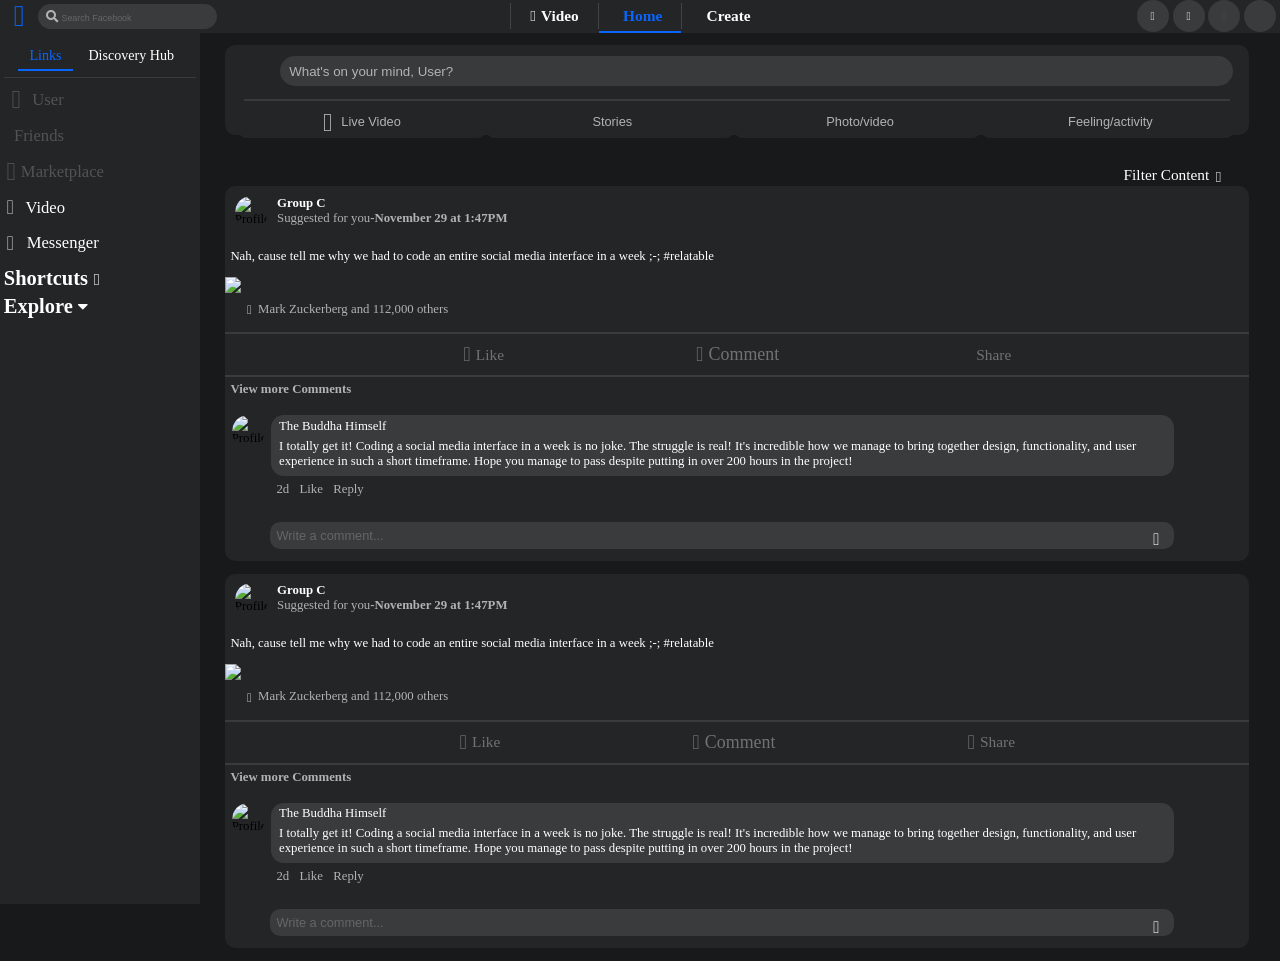
==== commit c9527c94: "added video" ====
--- a/index.html
+++ b/index.html
@@ -12,7 +12,7 @@
 
 <body>
 
-    <!--Header v---------------------------------------------------------------------------------------------------->
+    <!--Header v----------------------------------------------------------------------------------------------------->
 
     <div class="header">
         <div class="left-side">
@@ -27,10 +27,6 @@
         </div>
 
         <div class="center-side">
-            <div class="center-buttons2">
-                <i class="fa-solid fa-store fa-xl" style="color: #525355;"></i>
-                <p style="margin-left: 0.4vw; color: #525355;">Marketplace</p>
-            </div>
 
             <div class="vertical-line"></div>
 
--- a/styles.css
+++ b/styles.css
@@ -0,0 +1,1296 @@
+body, html {
+    margin: 0;
+    padding: 0;
+}
+
+::-webkit-scrollbar {
+    width: 4px;
+}
+
+::-webkit-scrollbar-track {
+    background: #38393a;
+}
+
+::-webkit-scrollbar-thumb {
+    background: #8e8e8e;
+}
+
+
+body {
+    font-size: 1vw;
+    font-family: "Segoe UI";
+    background-color: #18191A;
+    margin: 0;
+    scrollbar-width: thin;
+    scrollbar-color: #8e8e8e;
+}
+
+.header {
+    width: 100vw;
+    position: fixed;
+    margin: 0;
+    display: grid;
+    align-items: center;
+    grid-template-columns: 1fr 3.5fr 1fr;
+    background-color: #242526;
+    height: 2.55vw;
+    z-index: 1000;
+}
+
+.left-side {
+    display: flex;
+    align-items: center;
+    justify-content: left;
+}
+
+
+.center-side {
+    box-sizing: border-box;
+    display: flex;
+    align-items: center;
+    justify-content: center;
+    height: 2.55vw;
+    width: auto;
+    padding: 0;
+    margin: 0;
+    overflow-x: hidden;
+}
+
+.center-buttons {
+    box-sizing: border-box;
+    display: flex;
+    align-items: center;
+    cursor: pointer;
+    font-size: 1.4vw;
+    font-weight:bold;
+    color: #fff;
+    height: 2.55vw;
+    padding-left: 1.5vw;
+    padding-right: 1.5vw;
+    border-radius: 0.5vw;
+    font-size: 1.2vw;
+    transition: background-color 0.2s ease;
+}
+
+.center-buttons2 {
+    user-select: none;
+    box-sizing: border-box;
+    display: flex;
+    align-items: center;
+    font-size: 1.4vw;
+    font-weight:bold;
+    color: #fff;
+    height: 2.55vw;
+    padding-left: 1.5vw;
+    padding-right: 1.5vw;
+    border-radius: 0.5vw;
+    font-size: 1.2vw;
+}
+
+.center-buttons:hover {
+    background-color: #434445;
+}
+
+.underline {
+    position: relative;
+}
+
+.underline::after {
+    content: "";
+    position: absolute;
+    bottom: 0;
+    left: 0;
+    width: 100%;
+    height: 2px;
+    background-color: #0866FF;
+    transform: scaleX(0);
+    transform-origin: bottom right;
+    transition: transform 0.3s ease;
+}
+
+.underline::after {
+    transform: scaleX(1);
+}
+
+.vertical-line {
+    height: 80%;
+    width: 0.1%;
+    background-color: #434445;
+}
+
+.right-side {
+    display: flex;
+    align-items: center;
+    justify-content: flex-end;
+    height: 2.55vw;
+}
+
+.button-class {
+    cursor: pointer;
+}
+
+.x-background {
+    display: flex;
+    justify-content: center;
+    align-items: center;
+    width: 2.2vw;
+    height: 2.2vw;
+    background-color: #3A3B3C;
+    border-radius: 2.5vw;
+    font-size: 1vw;
+}
+
+.icon-background {
+    display: flex;
+    justify-content: center;
+    align-items: center;
+    width: 2.5vw;
+    height: 2.5vw;
+    background-color: #3A3B3C;
+    border-radius: 2.5vw;
+    margin-right: 0.3vw;
+    font-size: 0.9vw;
+    transition: background-color 0.2s ease;
+}
+
+.icon-background-unclickable {
+    display: flex;
+    justify-content: center;
+    align-items: center;
+    width: 2.5vw;
+    height: 2.5vw;
+    background-color: #3A3B3C;
+    border-radius: 2.5vw;
+    margin-right: 0.3vw;
+    font-size: 0.9vw;
+}
+
+.icon-background:hover {
+    background-color: #434445;
+}
+
+.Searchbar::placeholder {
+    color: #656668;
+    font-size: 0.7vw;
+}
+
+.search-container {
+    position: relative;
+    display: inline-block;
+    margin-left: 0.3vw;
+    width: 12vw;
+}
+
+.Searchbar {
+    width: 12vw;
+    height: 1.8vw;
+    padding-left: 1.8vw;
+    background-color: #3A3B3C;
+    border-radius: 5vw;
+    outline: none;
+    color: #B2B2B2;
+    border-width: 0;
+}
+
+.search-container::before {
+    content: '\f002';
+    font-family: 'Font Awesome 5 Free';
+    font-weight: 900;
+    position: absolute;
+    left: 0.6vw;
+    top: 1vw;
+    transform: translateY(-50%);
+    color: #B2B2B2;
+}
+
+#facebookLogoButton {
+    cursor: pointer;
+    margin-left: 0.3vw;
+    background-color: transparent;
+    height: 2.4vh;
+    width: 2.4vw;
+    padding: 0;
+    border-radius: 0.5vw;
+    display: flex;
+    align-items: center;
+    justify-content: center;
+    font-size: 2.3vw;
+    border: none;
+}
+
+#facebookLogoButton i {
+    margin: 0;
+}
+
+#videofacebookLogoButton{
+    cursor: pointer;
+    margin-left: 0.3vw;
+    background-color: transparent;
+    height: 2.4vh;
+    width: 2.4vw;
+    padding: 0;
+    border-radius: 0.5vw;
+    display: flex;
+    align-items: center;
+    justify-content: center;
+    font-size: 1.25vw;
+    border: none;
+}
+
+.search-box{
+    width: fit-content;
+    height: fit-content;
+    position:absolute;
+    margin-left: 3vw;
+}
+
+.btn-search{
+    width: 30px;
+    height: 30px;
+    border-style: none;
+    font-size: 15px;
+    font-weight: bold;
+    outline: none;
+    cursor: pointer;
+    border-radius: 50%;
+    right: 0px;
+    color:#ffffff ;
+    background-color:#656668;
+    pointer-events: painted;  
+}
+
+.leftSideBar {
+    display: grid;
+    grid-template-columns: 1fr;
+    justify-content: start;
+    align-content: start;
+    align-items: start;
+    position: fixed;
+    top: 2.55vw;
+    width: 15vw;
+    left: 0;
+    height: calc(100vh - 2.55vw);
+    background-color: #242526;
+    color: #fff;
+    padding: 0.3vw;
+    padding-top: 0;
+    overflow-y: auto;
+
+    scrollbar-width: thin;
+    scrollbar-color: #38393a #242526;
+}
+
+.leftSideBar::-webkit-scrollbar {
+    width: 0;
+}
+
+.leftSideBar:first-child {
+    margin-top: 0;
+    justify-content: center;
+    position: fixed;
+}
+
+.leftSideBar .fixed-child {
+    position: sticky;
+    background-color: #242526;
+}
+
+
+.leftSideBar2 {
+    display: grid;
+    grid-template-columns: 1fr;
+    justify-content: start;
+    align-content: start;
+    align-items: start;
+    position: fixed;
+    top: 2.55vw;
+    width: 15vw;
+    left: 0;
+    height: calc(100vh - 2.55vw);
+    background-color: #242526;
+    color: #fff;
+    padding: 0.3vw;
+    padding-top: 0;
+    overflow-y: auto;
+    
+    scrollbar-width: thin;
+    scrollbar-color: #38393a #242526;
+}
+
+
+.leftSideBar2::-webkit-scrollbar {
+    width: 0;
+}
+
+.leftSideBar2:first-child {
+    margin-top: 0;
+    justify-content: center;
+    position: fixed;
+}
+
+.leftSideBar2 .fixed-child {
+    position: sticky;
+    background-color: #242526;
+}
+
+.tab-switch {
+    display: flex;
+    justify-content: center;
+    align-items: center;
+    height: 3.5vw;
+    padding: 0;
+    border-bottom: 1px solid #3A3B3C;
+    margin-bottom: 0.3vw;
+    z-index: 2;
+}
+
+.tab-buttons {
+    display: flex;
+    align-items: center;
+    margin: 0;
+    padding: 0;
+    padding-left: 0.9vw;
+    padding-right: 0.9vw;
+    margin-left: 0.3vw;
+    border-radius: 0.3vw;
+    height: 2.5vw;
+    transition: background-color 0.2s ease;
+    font-size:1.1vw;
+    font-weight:500;
+}
+
+.tab-buttons:hover {
+    background-color: #434445;
+}
+
+.link-buttons {
+    height: 2.8vw;
+    display: flex;
+    padding-left: 0.2vw;
+    justify-content: left;
+    align-items: center;
+    font-size: 1.6vw;
+    border-radius: 0.7vw;
+    transition: background-color 0.2s ease;
+}
+
+.link-buttons-unclickable {
+    height: 2.8vw;
+    display: flex;
+    padding-left: 0.2vw;
+    justify-content: left;
+    align-items: center;
+    font-size: 2vw;
+}
+
+.link-buttons:hover {
+    background-color: #434445;
+}
+
+.setting-link-buttons-unclickable{
+    display: flex;
+    padding-left: 7.5vw;
+    justify-content: left;
+    align-items: center;
+    font-size: 0.7vw;
+}
+
+.rotate-class {
+    transition: transform 0.3s ease, color 0.3s ease;
+}
+
+.rotate-class:hover {
+    transform: rotate(90deg);
+    color: #0866FF;
+}
+
+.discoveryPanels {
+    display: flex;
+    align-items: center;
+    border-bottom: 1px solid #3A3B3C;
+    padding-left: 0.2vw;
+    justify-content: flex-start;
+    font-size: 1.2vw;
+    border-radius: 0.2vw;
+    margin-bottom: 0.3vw;
+}
+
+.discovery-title {
+    display: flex;
+    align-items: center;
+    justify-content: left;
+    font-size: 1vw;
+}
+
+.inner-content {
+    display: flex;
+    flex-direction: column;
+}
+
+.overlay {
+    position: fixed;
+    top: 0;
+    left: 0;
+    width: 100%;
+    height: 100%;
+    background: rgba(0, 0, 0, 0.6);
+    display: flex;
+    justify-content: left;
+    align-items: start;
+    z-index: 9999;
+}
+
+.overlay-content {
+    position: absolute;
+    margin-top: 2.55vw;
+    display: flex;
+    flex-direction: column;
+    width: 17vw;
+    height: 19vw;
+    background-color: #242526;
+    border-radius: 0.6vw;
+}
+
+.overlayNotif {
+    position: absolute;
+    margin-top: 2.55vw;
+    display: flex;
+    flex-direction: column;
+    width: 17vw;
+    height: 19vw;
+    background-color: #242526;
+    border-radius: 0.6vw;
+}
+
+.panel-top {
+    display: flex;
+    justify-content: left;
+    background-color: #242526;
+    padding: 0.2vw;
+    border-bottom: 1px solid #3A3B3C;
+    padding-bottom: 0.5vw;
+    margin-top: 0.5vw;
+    margin-bottom: 0.5vw;
+}
+
+.drag-panels {
+    display: flex;
+    align-items: center;
+    height: 2.5vw;
+    margin: 0.2vw;
+    background-color: #3A3B3C;
+    border-radius: 0.2vw;
+}
+
+.drag-panels-helper {
+    opacity: 0.5;
+}
+
+input[type="checkbox"] {
+    -webkit-appearance: none;
+    -moz-appearance: none;
+    appearance: none;
+    border: 1px solid #ccc;
+    height: 1.2vw;
+    width: 1.2vw;
+    border-radius: 0.2vw;
+    outline: none;
+    cursor: pointer;
+    margin-right: 0.4vw;
+}
+
+input[type="checkbox"]:checked {
+    background-color: #0866FF;
+    border: 1px solid #0866FF;
+}
+
+label {
+    display: inline-flex;
+    align-items: center;
+    font-family: 'Segoe UI';
+    font-weight: 500;
+    font-size: 1vw;
+    color: #FFFFFF;
+    cursor: pointer;
+    white-space: nowrap;
+    padding-left: 0.4vw;
+}
+
+.friends-online {
+    display: flex;
+    flex-direction: column;
+}
+
+.friends {
+    display: flex;
+    align-items: center;
+    justify-content: left;
+    font-size: 1vw;
+    margin: 0 !important;
+    padding: 0 !important;
+}
+
+.friends p {
+    margin: 0;
+    padding: 0;
+}
+
+.friends i {
+    margin: 0;
+    padding: 0;
+}
+
+.user-image {
+    width: 2vw;
+    height: 2vw;
+    object-fit: cover;
+    border-radius: 2vw;
+    margin: 0;
+    padding: 0;
+}
+
+.user-status-container {
+    position: relative;
+    display: inline-block;
+}
+
+.online-indicator {
+    position: absolute;
+    bottom: 0.3vw;
+    right: 0;
+    width: 0.5vw;
+    height: 0.5vw;
+    background-color: #4CAF50;
+    border-radius: 2vw;
+    border: 1px solid #fff;
+}
+
+.event-container {
+    display: flex;
+    flex-direction: column;
+}
+
+.event {
+    display: flex;
+    align-items: center;
+    justify-content: left;
+    font-size: 1vw;
+    margin: 0 !important;
+    padding: 0;
+    height: 1.8vw;
+    padding-left: 0.7vw;
+    border-radius: 0.5vw;
+    margin-top: 0.15vw !important;
+    background-color: #393a3b;
+    font-weight: 300;
+}
+
+.event-container:first-child {
+    margin-top: 0px;
+}
+
+.event-container:last-child {
+    margin-bottom: 0.4vw;
+}
+
+.page-text {
+    margin-top: 0.7vw;
+}
+
+.content-area {
+    margin: 0;
+    padding: 0;
+    position: absolute;
+    display: flex;
+    align-items: center;
+    flex-direction: column;
+    width: 84vw;
+    height: auto;
+    left: 15.6vw;
+    top: 2.55vw !important;
+    background-color: #18191A;
+}
+
+.create-post {
+    background-color: #242526;
+    margin: 1vw;
+	border-radius: 0.8vw;
+    height: 7vw;
+	width: 80vw;
+}
+
+#profile-picture {
+    margin-left: 1.5vw;
+    position: absolute;
+    margin-top: 0.5vw;
+    color: white;
+    font-size: 2.6vw;
+    transition: color 0.3s ease;
+}
+
+#profile-picture:hover {
+    color: #005eff;
+}
+
+
+.create-post-content {
+    margin: 0.8vw 1vw 0.8vw 6.4vw;
+    position: relative;
+	width: 72.5vw;
+}
+
+.create-post-hr {
+    border: none;
+    border-top: 2px solid #393a3b;
+	width: 77vw;
+}
+
+.buttons-container {
+    display: flex;
+    flex-wrap: wrap;
+    align-items: center;
+	margin-left: 1vw;
+}
+
+.buttons-container span {
+	margin-left: 0.4vw;
+    position: relative;
+    top: -0.4vw;
+    font-size: 1vw;
+}
+
+.buttons-container button {
+    background-color: #242526;
+    color: #b2b3b4;
+    cursor: pointer;
+    flex-grow: 1;
+    border-radius: 0.7vw;
+    border: none;
+    flex: 0 0 25%;
+    min-width: 0;
+    white-space: nowrap;
+    transition: background-color 0.2s ease;
+}
+
+.buttons-container button:hover {
+    background-color: #393a3b;
+}
+
+.buttons-container button:nth-child(1),
+.buttons-container button:nth-child(2),
+.buttons-container button:nth-child(3),
+.buttons-container button:nth-child(4) {
+    flex-basis: calc(25% - 5px);
+    min-width: 0;
+}
+
+/*text area button */
+.text-area-button {
+    appearance: none;
+    border-radius: 50px;
+    background-color: #393a3b;
+    color: #b2b3b4;
+    border: none;
+    width: calc(100% + 25px);
+    cursor: pointer;
+    transition: all 0.3s ease;
+    line-height: 13px;
+    resize: none;
+    overflow: hidden;
+    height: 30px;
+    display: flex;
+    align-items: flex-start;
+    padding: 9px;
+    margin-left: -27px;
+    margin-bottom: 13px;
+    transition: background-color 0.2s ease;
+}
+
+.text-area-button:hover {
+    background-color: #4e4f50;
+}
+
+.text-area-button::placeholder {
+    color: #b2b3b4;
+}
+
+/*floating create post panel styles */
+.floating-panel {
+    display: none;
+    position: fixed;
+    top: 40%;
+    left: 50%;
+    transform: translate(-50%, -50%);
+    background-color: #242526;
+    padding: 1.5vw 1.5vw 0vw;
+    border-radius: 0.5vw;
+    z-index: 2;
+    width: 25vw;
+    height: 23vw;
+}
+
+.floating-panel.show {
+    display: block;
+}
+
+.dim-overlay {
+    display: none;
+    position: fixed;
+    top: 0;
+    left: 0;
+    width: 100%;
+    height: 100%;
+    background-color: rgba(0, 0, 0, 0.6);
+    z-index: 1;
+}
+
+.floating-panel.show~.dim-overlay {
+    display: block;
+}
+
+.panel-header {
+    display: flex;
+    justify-content: space-between;
+    align-items: center;
+    padding-bottom: 1vw;
+	font-weight: 600;
+}
+
+.panel-header .close-button {
+    border: none;
+    border-radius: 50%;
+    background-color: #393a3b;
+    color: white;
+    width: 2vw;
+    height: 2vw;
+    display: flex;
+    margin-top: -0.9vw;
+    justify-content: center;
+    align-items: center;
+    margin-right: -0.9vw;
+    transition: background-color 0.2s ease;
+}
+
+.close-button:hover {
+    background-color: #434445;
+}
+
+.create-post-header {
+    text-align: center;
+    margin: 0;
+    flex-grow: 1;
+    margin-top: -0.9vw;
+    color: #FFFFFF;
+    font-size: 1.3vw;
+    user-select: none;
+}
+
+.line-divider {
+    width: 28vw;
+    border: none;
+	margin-left: -1.5vw;
+    border-top: 1px solid #393a3b;
+    margin-top: -0.2vw;
+}
+
+.user-info {
+    display: flex;
+    flex-direction: column;
+    align-items: flex-start;
+    justify-content: center;
+    margin-left: 2.4vw;
+    margin-top: -0.2vw;
+    padding-bottom: 0.8vw;
+    color: #FFFFFF;
+}
+
+.username {
+    user-select: none;
+}
+
+.main-page #profile-picture {
+    margin-top: 0.1vw;
+    margin-left: -0.6vw;
+}
+
+.main-page textarea {
+    border: none;
+    width: 105%;
+    background-color: #242526;
+    color: #b2b3b4;
+    font-size: 16px;
+    margin-left: -8px;
+    resize: none;
+    overflow-y: auto;
+    height: 140px;
+}
+
+.post-btn {
+    width: 105%;
+    border-radius: 5px;
+    color: #FFFFFF;
+    background-color: #393a3b;
+    border: none;
+    margin-left: -8px;
+    padding: 0.4vw 1vw;
+	margin-top: 5.5vw;
+    transition: background-color 0.2s ease;
+}
+
+.post-btn:hover {
+    background-color: #4e4f50;
+}
+
+.dropdown-btn {
+    display: flex;
+    align-items: center;
+    border-radius: 50px;
+    background-color: #393a3b;
+    color: #8e8e8e;
+    border: none;
+    font-size: 10px;
+    margin-top: 3px;
+    width: 4.5vw;
+}
+
+.feedpost {
+    margin: 0;
+    display: flex;
+    flex-direction: column;
+    background-color: #242526;
+    width: 80vw;
+    margin-bottom: 1vw;
+    border-radius: 0.8vw;
+    padding-bottom: 1vw;
+}
+
+.feedpost-name{
+    margin-left: 0.7vw;
+    display: flex;
+    flex-direction: column;
+    width: auto;
+}
+
+.post-information{
+    display: flex;
+    flex-direction: row;
+    padding: 0.75vw;
+}
+
+.post-image {
+    width: 100%;
+}
+
+.post-image img {
+    user-select: all;
+    width: 100%;
+    max-height: 80vh;
+    object-fit: cover;
+    object-position: center;
+}
+
+
+.like-comment-share-feed{
+    display: flex;
+    font-size: 1vw !important;
+    flex-direction: row;
+    font-size: 1.6vw !important;
+    font-weight: 500 !important;
+    align-items:center;
+    justify-content: center;
+    margin-top: 0.7vw;
+    color: #727274;
+    padding-bottom: 0.7vw;
+    border-bottom: 2px solid #3A3B3C;
+    user-select: none;
+}
+
+.comments{
+    display: flex;
+    flex-direction: column;
+}
+
+.comment{
+    width: auto;
+    margin-top: 1vw;
+    margin-left: 0.5vw;
+    display: flex;
+    flex-direction: row;
+}
+
+.comment-block{
+    margin-left: 0.5vw;
+    padding-right: 0.5vw;
+    padding-bottom: 0.5vw;
+    border-radius: 1vw;
+    max-width: 70vw;
+    min-width: 5vw;
+    max-height: 10vw;
+    min-height: 3vw;
+    background-color: #3A3B3C;
+}
+
+
+
+.comment-blockFS{
+    margin-left: 0.5vw;
+    padding-right: 0.5vw;
+    padding-bottom: 0.5vw;
+    border-radius: 1vw;
+    max-width: 40vw;
+    min-width: 5vw;
+    max-height: 10vw;
+    min-height: 3vw;
+    background-color: #3A3B3C;
+}
+
+.comment-blockFS2{
+    margin-left: 0.5vw;
+    padding-right: 0.5vw;
+    padding-bottom: 0.5vw;
+    border-radius: 1vw;
+    max-width: 35vw;
+    min-width: 5vw;
+    max-height: 10vw;
+    min-height: 3vw;
+    background-color: #3A3B3C;
+}
+
+.comment-information{
+    user-select: none;
+    display: flex;
+    flex-direction: row;
+    margin-left: 4vw;
+    margin-top: 0.5vw;
+    color: #B2B2B2;
+}
+
+.user-comment{
+    padding: 0;
+    margin-left: 0.5vw;
+    margin-top: 2vw;
+    display: flex;
+    flex-direction: column;
+    justify-content: center;
+    height: 2vw;
+}
+
+#comment2::placeholder{
+    text-align: left;
+}
+
+.user-comment-input{
+    width: 70vw;
+    height: 2vw;
+    padding-left: 0.5vw;
+    background-color: #3A3B3C;
+    border-radius: 0.8vw;
+    outline: none;
+    color: #B2B2B2;
+    border-width: 0;
+}
+
+.user-comment-inputFS{
+    width: 40vw;
+    height: 6vw;
+    padding-left: 0.5vw;
+    background-color: #3A3B3C;
+    border-radius: 0.8vw;
+    outline: none;
+    color: #B2B2B2;
+    border-width: 0;
+}
+
+
+.user-comment-inputFS2{
+    width: 35vw;
+    height: 6vw;
+    padding-left: 0.5vw;
+    background-color: #3A3B3C;
+    border-radius: 0.8vw;
+    outline: none;
+    color: #B2B2B2;
+    border-width: 0;
+}
+
+.user-comment-input2{
+    width: 40vw;
+    height: 6vw;
+    padding-left: 0.5vw;
+    background-color: #3A3B3C;
+    border-radius: 0.8vw;
+    outline: none;
+    color: #B2B2B2;
+    border-width: 0;
+    line-height: 1vw;
+}
+
+.user-comment-input::placeholder {
+    color: #656668;
+    font-size: 1vw;
+}
+
+.user-comment-input2::placeholder {
+    color: #656668;
+    font-size: 1vw;
+    margin-top: -5vw !important;
+    padding-top: -5vw !important;
+}
+
+#send-arrow{
+    position: absolute; 
+    margin-top: 1vw; 
+    left: 74.5vw; 
+    color: white;
+    transition: color 0.3s ease;
+}
+
+#send-arrow:hover{
+    color: #005eff;
+}
+
+.filter-content{
+    cursor: pointer;
+    user-select: none;
+    font-size: 1.2vw;
+    margin-top: 2vh;
+    display: flex;
+    flex-direction: row;
+    color: white;
+    margin-left: 68vw;
+    transition: color 0.2s ease;
+}
+
+.filter-content:hover{
+    color: #005eff;
+}
+
+.content-filter-panel{
+    position: absolute;
+    background-color: #242526;
+    display: flex;
+    flex-direction: column;
+    right: 0;
+    margin: 2vw;
+    margin-top: 18vw;
+
+    width: 30vw;
+    height: 25.1vw;
+}
+
+.content-filter-panel2{
+    position: absolute;
+    background-color: #242526;
+    display: flex;
+    flex-direction: column;
+    margin-left: 23vw !important;
+    margin: 2vw;
+    margin-top: 4vw;
+
+    width: 30vw;
+    height: 25.1vw;
+}
+
+.content-title{
+    display: flex;
+    align-items: center;
+    flex-direction: row;
+    width: 100%;
+    height: 4vw;
+    border-bottom: 1px solid #393a3b;
+}
+
+.categories{
+    user-select: none;
+    display: flex;
+    flex-direction: row;
+    font-size: 1.5vw;
+    font-weight: 500;
+    color: white;
+    align-items: center;
+    justify-content: center;
+    padding-bottom: 0 !important;
+    margin-bottom: 0 !important;
+    
+}
+
+.options{
+    color: #B2B2B2;
+    font-size: 1vw;
+    margin-top: 0 !important;
+    padding-top: 0 !important;
+}
+
+.bottom-content{
+    display: flex;
+    flex-direction: row;
+    border-top: 1px solid #38393a;
+    width: 100%;
+    height: 4vw;
+    align-items: center;
+    justify-content: center;
+}
+
+.content-buttons{
+    display: flex;
+    align-items: center;
+    justify-content: center;
+    color: white;
+    font-size: 1vw;
+    font-weight: bold;
+    border-radius: 1vw;
+    background-color: #3A3B3C;
+    height: 3vw;
+    width: 14vw;
+}
+
+#seperate-profile-picture {
+    margin-left: 0;
+    position: absolute;
+    color: white;
+    font-size: 2.6vw;
+    transition: color 0.3s ease;
+}
+
+#seperate-profile-picture:hover {
+    color: #005eff;
+}
+
+.messenger-content{
+    background-color: #242526;
+    width: 20vw;
+    height: 33vw;
+    margin-top: 3vw;
+    margin-left: 79vw;
+    display: flex;
+    flex-direction: column;
+    border-radius: 0.5vw;
+}
+
+.messenger-title{
+    width: 100%;
+    height: 4vw;
+}
+
+.chat-image {
+    width: 2.75vw;
+    height: 2.75vw;
+    object-fit: cover;
+    border-radius: 2vw;
+    margin: 0;
+    padding: 0;
+    margin-left: 0.5vw;
+}
+
+.person{
+    color: white;
+    display: flex;
+    flex-direction: row;
+    margin-bottom: 1vw;
+}
+
+.messenger-end{
+    display: flex;
+    align-items: center;
+    justify-content: center;
+    border-top: 1px solid #393a3b;
+    width: 100%;
+    height: 3vw;
+    font-size: 0.8vw;
+    color: #525455;
+    user-select: none;
+}
+
+#dynamic{
+    height: calc(100vh - 2.55vw);
+    width: auto;
+    user-select: none;
+}
+
+#dynamic2{
+    height: calc(100vh - 2.55vw);
+    width: auto;
+    cursor: pointer;
+}
+
+
+#overlay3 {
+    position: fixed;
+    display: none;
+    width: 100%;
+    height: 100%;
+    top: 0;
+    left: 0;
+    right: 0;
+    bottom: 0;
+    background-color: rgba(0,0,0,0.9);  /* Adjust this value to change the dimming effect */
+    z-index: 2;
+    cursor: pointer;
+}
+
+#zoomedImg {
+    position: absolute;
+    top: 50%;
+    left: 50%;
+    transform: translate(-50%, -50%);
+    max-width: 90%;
+    max-height: 90%;
+}
+
+
+.rightside{
+    flex-grow: 1;
+    height: 100vh;
+    background-color: #242526;
+}
+
+.commentsad{
+    overflow-y: auto;
+    height: 25vw;
+}
+
+#leftarrow:hover #idk{
+    visibility: visible;
+}
+
+#rightarrow:hover i{
+    display: flex;
+}
+
+#testas:hover{
+    background-color: rgba(0,0,0,0.9);
+}
+
+.leftside{
+    transition: opacity 0.5s ease;
+}
+
+.leftside:hover{
+    opacity: 0.5 ;
+}
+
+.notifPanel{
+    background-color: #242526;
+    width: 20vw;
+    height: 31vw;
+    margin-top: 3vw;
+    margin-left: 79vw;
+    display: flex;
+    flex-direction: column;
+    border-radius: 0.5vw;
+}
+
+.underbuttons{
+    user-select: none;
+    width: 2.5vw;
+    height: 2vw;
+    border-radius: 2vw;
+    background-color: #233950;
+}
+
+.underbuttons2{
+    user-select: none;
+    width: 6vw;
+    height: 2vw;
+    border-radius: 2vw;
+}
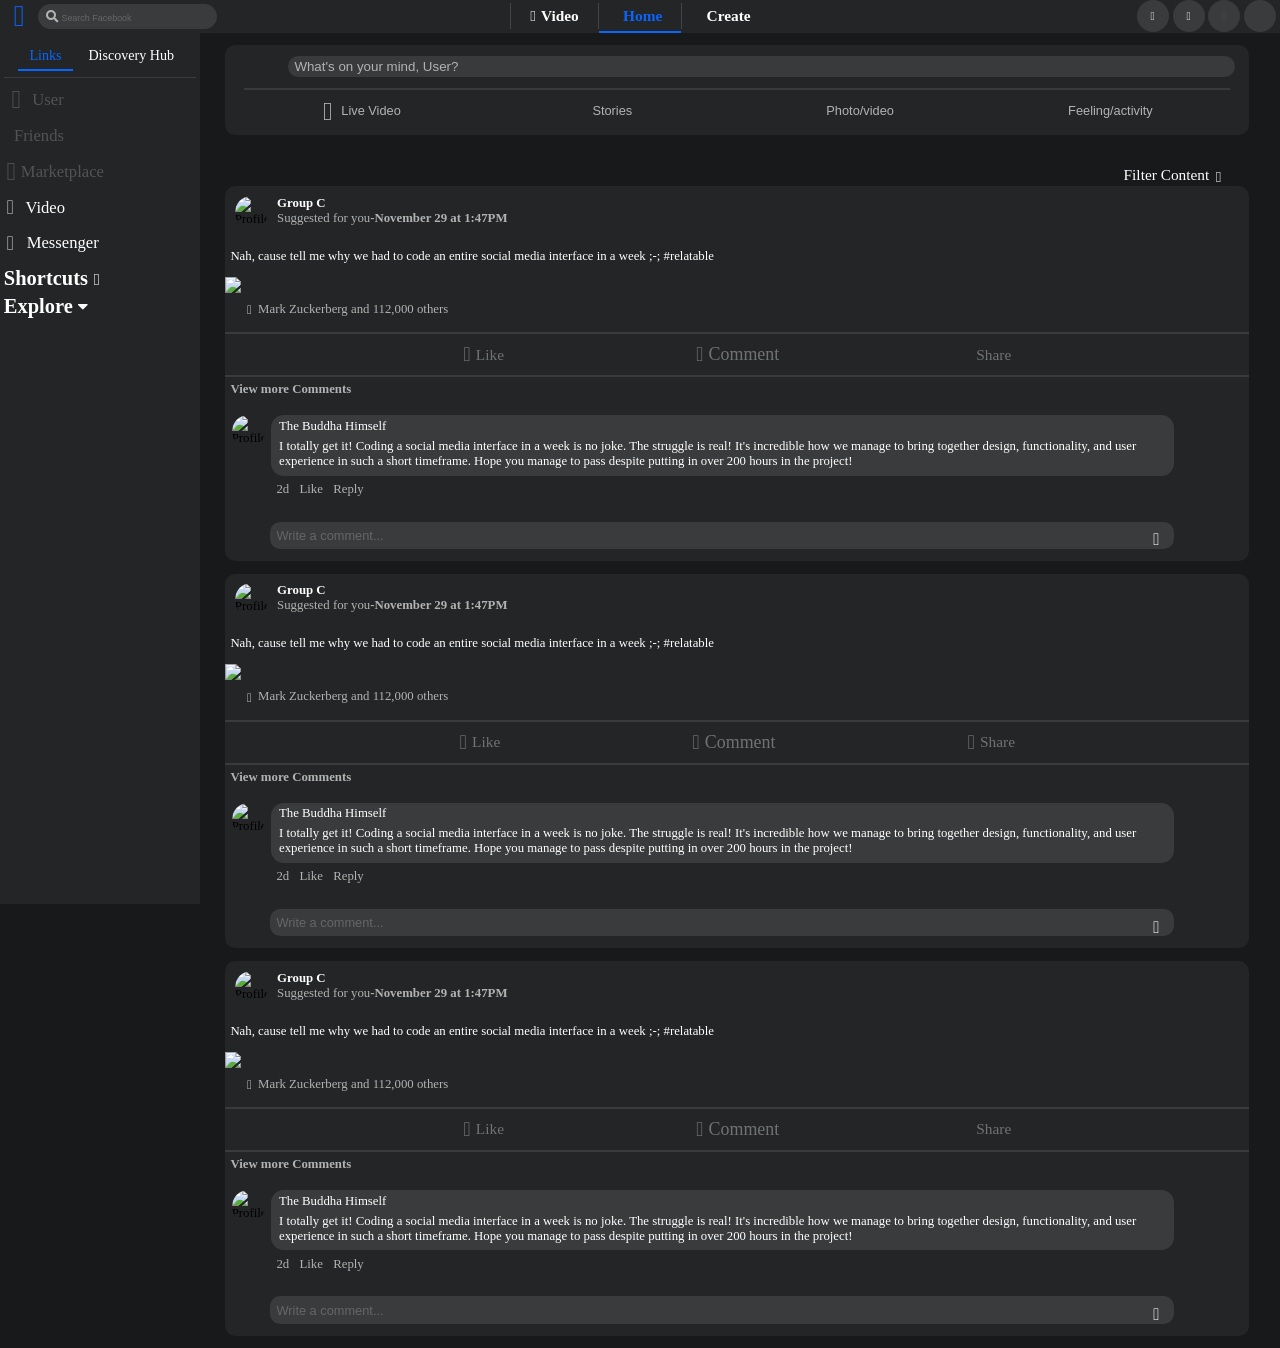
==== commit f7cbf54e: "final design." ====
--- a/index.html
+++ b/index.html
@@ -467,8 +467,6 @@
     <!----Main feed --->
 
     <div class="content-area" id="mainContent">
-
-        <!----------------------------------------CREATE POST STUFF (NEEDS TO BE FIXED)---------------------------------------->
             <div class="create-post">
                 <i id="profile-picture" class=" button-class fa-solid fa-circle-user"></i>
                 <div class="create-post-content">
@@ -505,19 +503,31 @@
             <!-- Floating Create Post Panel -->
             <div class="floating-panel" id="floatingPanel">
                 <div class="create-post-panel">
-                    <div class="panel-header">
-                        <p class="create-post-header">Create post</p>
-                        <button onclick="hideFloatingPanel()" class="close-button button-class">X</button>
-                    </div>
-                    <hr class="line-divider">
-                    <div class="content">
+						<div class="audience-page">
+							<div class="panel-header">
+								<button class="back-btn close-button button-class">-&larr;</button>
+								<p class="create-post-header" style="font-size: 1.3vw;">Post Audience</p>
+							</div>
+							<hr class="line-divider">
+							<p>Who can see your post?</p>
+							<ul class="button-list" style="padding-left: 2.8vw;">
+								<li><a href="#" data-audience="Public"><button><i class="fa-solid fa-earth-americas" style="color: #ffffff; margin-left: 0.5vw;"></i> Public</button></a></li>
+								<li><a href="#" data-audience="Friends"><button><i class="fa-solid fa-user-group" style="color: #ffffff; margin-left: 0.5vw;"></i> Friends </button></a></li>
+								<li><a href="#" data-audience="Only Me"><button><i class="fa-solid fa-lock" style="color: #ffffff; margin-left: 0.5vw;"></i> Only Me</button></a></li>
+							</ul>
+						</div>
                         <div class="main-page">
+							<div class="panel-header">
+                                <button onclick="hideFloatingPanel()" class="close-button button-class" style="margin-left: -0.7vw;">X</button>
+								<p class="create-post-header">Create post</p>
+							</div>
+							<hr class="line-divider">
+							<div class="content">
                             <i id="profile-picture" class="button-class fa-solid fa-circle-user"></i>
                             <div class="user-info">
                                 <span class="username">Username</span>
                                 <button class="dropdown-btn">
-                                    <i class="fa-solid fa-earth-americas"
-                                        style="color: #8e8e8e; font-size: 0.5vw; padding-right:0.4vw;"></i>Public<i
+                                    Public<i
                                         class="fa-solid fa-play fa-rotate-90 fa-2xs"
                                         style="margin-left:0.4vw; font-size: xx-small; color: #8e8e8e;"></i>
                                 </button>
@@ -532,8 +542,6 @@
                 </div>
             </div>
             <div class="dim-overlay"></div>
-
-<!----------------------------------------CREATE POST STUFF (NEEDS TO BE FIXED)---------------------------------------->
 
             <div class = "filter-content" onclick="filterContent()">
                 <p style="margin: 0; padding: 0;">Filter Content</p>
@@ -673,6 +681,9 @@
 
             <!--OVERLAY STUFF------------------------------------------------------------------------------------------->
 
+
+            
+
             <div id="overlayNotif" class="overlay" style="visibility: hidden;">
                 <div class = "notifPanel">
                     <div class = "messenger-title">
@@ -968,4 +979,4 @@
     <script src="script.js"></script>
 </body>
 
-</html>+</html>
--- a/styles.css
+++ b/styles.css
@@ -245,10 +245,10 @@
 }
 
 .btn-search{
-    width: 30px;
-    height: 30px;
+    width: 1.7vw;
+    height: 1.7vw;
     border-style: none;
-    font-size: 15px;
+    font-size: 0.9vw;
     font-weight: bold;
     outline: none;
     cursor: pointer;
@@ -687,22 +687,22 @@
 /*text area button */
 .text-area-button {
     appearance: none;
-    border-radius: 50px;
+    border-radius: 5vw;
     background-color: #393a3b;
     color: #b2b3b4;
     border: none;
-    width: calc(100% + 25px);
+    width: calc(100% + 1.5vw);
     cursor: pointer;
     transition: all 0.3s ease;
-    line-height: 13px;
+    line-height: 0.8vw;
     resize: none;
     overflow: hidden;
-    height: 30px;
+    height: 1.7vw;
     display: flex;
     align-items: flex-start;
-    padding: 9px;
-    margin-left: -27px;
-    margin-bottom: 13px;
+    padding: 0.5vw;
+    margin-left: -1.5vw;
+    margin-bottom: 0.7vw;
     transition: background-color 0.2s ease;
 }
 
@@ -756,7 +756,7 @@
 	font-weight: 600;
 }
 
-.panel-header .close-button {
+.close-button {
     border: none;
     border-radius: 50%;
     background-color: #393a3b;
@@ -818,20 +818,20 @@
     width: 105%;
     background-color: #242526;
     color: #b2b3b4;
-    font-size: 16px;
-    margin-left: -8px;
+    font-size: 1vw;
+    margin-left: -0.5vw;
     resize: none;
     overflow-y: auto;
-    height: 140px;
+    height: 9vw;
 }
 
 .post-btn {
     width: 105%;
-    border-radius: 5px;
+    border-radius: 0.3vw;
     color: #FFFFFF;
     background-color: #393a3b;
     border: none;
-    margin-left: -8px;
+    margin-left: -0.4vw;
     padding: 0.4vw 1vw;
 	margin-top: 5.5vw;
     transition: background-color 0.2s ease;
@@ -844,13 +844,56 @@
 .dropdown-btn {
     display: flex;
     align-items: center;
-    border-radius: 50px;
+    border-radius: 1vw;
     background-color: #393a3b;
     color: #8e8e8e;
     border: none;
-    font-size: 10px;
+    font-size: 0.6vw;
     margin-top: 3px;
     width: 4.5vw;
+}
+
+.dropdown-btn:hover {
+	background-color: #4e4f50;
+}
+
+.back-btn {
+	margin-left: -0.8vw;
+	width: 2.3vw;
+    height: 2.3vw;
+}
+
+/*buttons*/
+.button-list {
+      list-style: none; 
+	  margin-left: -3.6vw;
+}
+
+.button-list a {
+	text-decoration: none;
+}
+
+.button-list li button {
+	width: 27vw;
+    border: none;
+    background-color: #242526;
+    cursor: pointer;
+	text-align: left;
+	padding: 1vw 0vw;
+	border-radius: 0.7vw;
+	font-weight: 600;
+	color: #FFFFFF;
+    font-size: 1.1vw;
+}
+
+.button-list li button:hover {
+	background-color: #4e4f50;
+}
+
+.audience-page p {
+	font-size: 1.1vw;
+	font-weight: 600;
+	color: #FFFFFF;
 }
 
 .feedpost {
@@ -1293,4 +1336,4 @@
     width: 6vw;
     height: 2vw;
     border-radius: 2vw;
-}+}
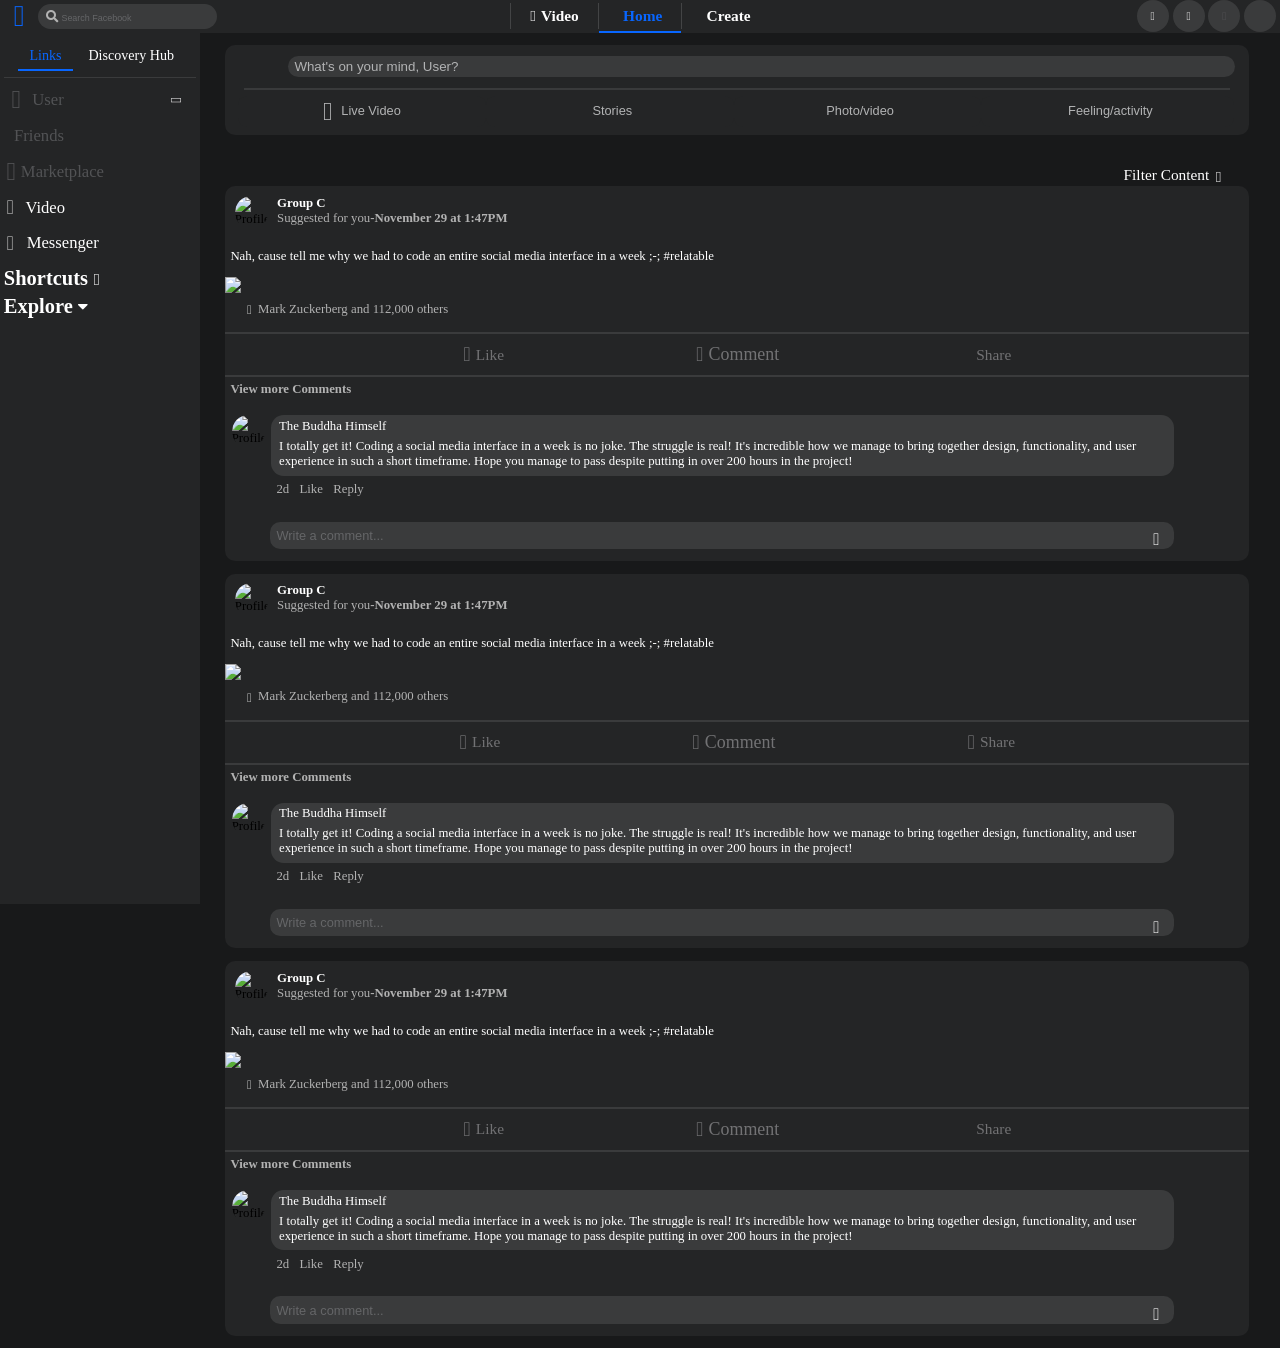
==== commit 89013e40: "final final (v2) definitely final!" ====
--- a/index.html
+++ b/index.html
@@ -71,6 +71,10 @@
 
     <!--Left Side Panel v ----------------------------------------------------------------------------------------------------->
 
+    <div  id = "secrecy" style="position: absolute; background-color: #242526; width: 3vw; height: 100vh; border-right: 2px solid #3A3B3C; visibility: hidden;">
+        <i onclick="openSide()" id = "side-col" class="fa-solid fa-caret-up fa-rotate-270 button-class rotate-class" style="margin-top: 7.5vw; margin-left: 2vw; font-size: 1.4vw !important;" onclick="collapseSide()"></i>
+    </div>
+
     <div id="side1" class="leftSideBar" style="visibility: visible;">
         <div class="tab-switch fixed-child">
             <div class="tab-buttons button-class underline" onclick="linksClick()">
@@ -84,6 +88,7 @@
         <div class="link-buttons-unclickable">
             <i class="fa-solid fa-user" style="color: #525355; padding-left: 0.4vw;"></i>
             <p style="font-size: 1.3vw; margin-left: 0.9vw; color: #525355;">User</p>
+            <i id = "side-col" class="fa-solid fa-caret-up fa-rotate-270 button-class rotate-class" style="margin-left: 8.5vw; font-size: 1.2vw !important;" onclick="collapseSide()"></i>
         </div>
 
         <div class="link-buttons-unclickable">
@@ -467,7 +472,7 @@
     <!----Main feed --->
 
     <div class="content-area" id="mainContent">
-            <div class="create-post">
+            <div class="create-post" id = "1234">
                 <i id="profile-picture" class=" button-class fa-solid fa-circle-user"></i>
                 <div class="create-post-content">
                     <button id="postContent" class="text-area-button" onclick="showFloatingPanel()"
@@ -543,7 +548,7 @@
             </div>
             <div class="dim-overlay"></div>
 
-            <div class = "filter-content" onclick="filterContent()">
+            <div class = "filter-content" id = "abcdabc" onclick="filterContent()">
                 <p style="margin: 0; padding: 0;">Filter Content</p>
                 <i class="fa-solid fa-filter" style="margin-left: 0.5vw; margin-top: 0.2vw;"></i>
             </div>
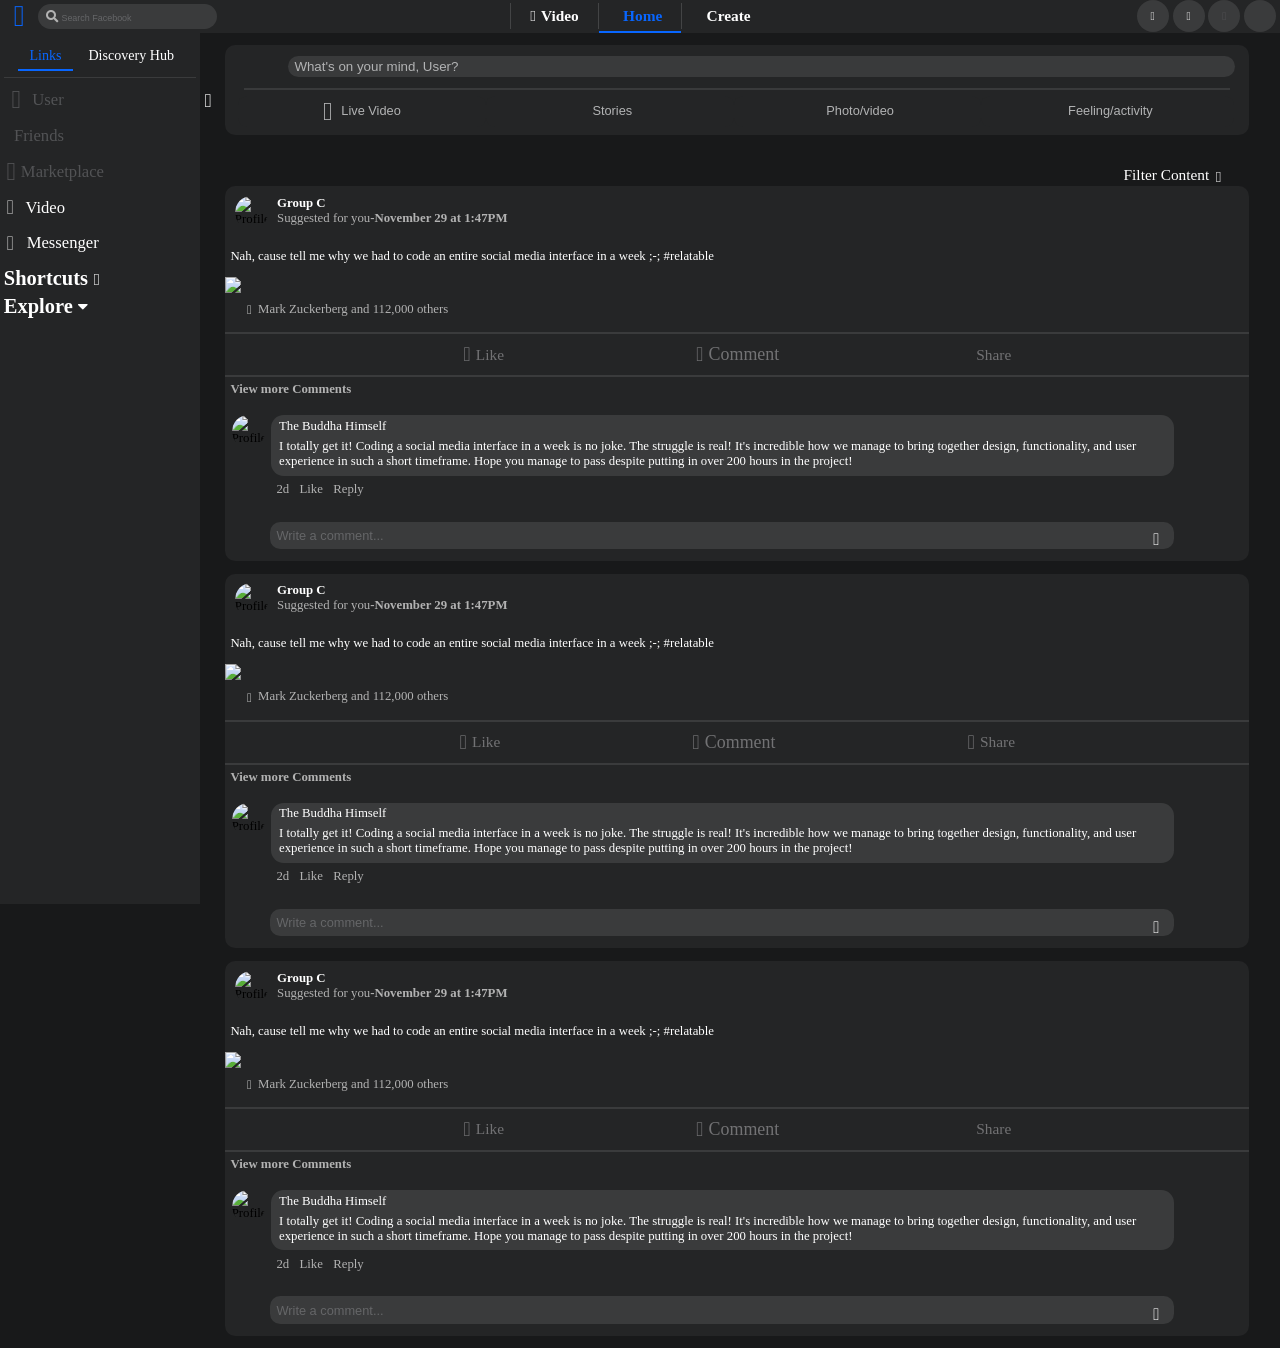
==== commit c9a04a81: "maybe final.final.final?" ====
--- a/index.html
+++ b/index.html
@@ -72,7 +72,11 @@
     <!--Left Side Panel v ----------------------------------------------------------------------------------------------------->
 
     <div  id = "secrecy" style="position: absolute; background-color: #242526; width: 3vw; height: 100vh; border-right: 2px solid #3A3B3C; visibility: hidden;">
-        <i onclick="openSide()" id = "side-col" class="fa-solid fa-caret-up fa-rotate-270 button-class rotate-class" style="margin-top: 7.5vw; margin-left: 2vw; font-size: 1.4vw !important;" onclick="collapseSide()"></i>
+        <i onclick="openSide()" id = "side-col" class="fa-solid fa-caret-up fa-rotate-270 button-class" style="margin-top: 7.5vw; margin-left: 2vw; font-size: 1.5vw !important;"></i>
+    </div>
+
+    <div id ="idkanymore" style="position: absolute; margin-top: 7vw; margin-left: 16vw; z-index: 100; color: #FFFFFF;">
+        <i id = "side-col" class="fa-solid fa-caret-up fa-rotate-270 button-class" style="font-size: 1.5vw;" onclick="collapseSide()"></i>
     </div>
 
     <div id="side1" class="leftSideBar" style="visibility: visible;">
@@ -88,7 +92,6 @@
         <div class="link-buttons-unclickable">
             <i class="fa-solid fa-user" style="color: #525355; padding-left: 0.4vw;"></i>
             <p style="font-size: 1.3vw; margin-left: 0.9vw; color: #525355;">User</p>
-            <i id = "side-col" class="fa-solid fa-caret-up fa-rotate-270 button-class rotate-class" style="margin-left: 8.5vw; font-size: 1.2vw !important;" onclick="collapseSide()"></i>
         </div>
 
         <div class="link-buttons-unclickable">
@@ -187,10 +190,10 @@
                 <p style="color:#0866FF;">Discovery Hub</p>
             </div>
         </div>
-        
+
         <div id="nonSortable" class="discoveryPanels button-class link-buttons" onclick="editPanelsClick()">
             <i class="fa-solid fa-pen-to-square" style=" margin-left: 0.5vw; color: #ffffff;"></i>
-            <p style="color: #FFFFFF; font-size: 1.2vw;  margin-left:0.4vw;">Edit Panels</p>
+            <p style="color: #FFFFFF; font-size: 1.2vw;  margin-left:0.4vw; white-space: nowrap; ">Edit Panels</p>
         </div>
 
         <div id="friendsOnline" class="discoveryPanels">
